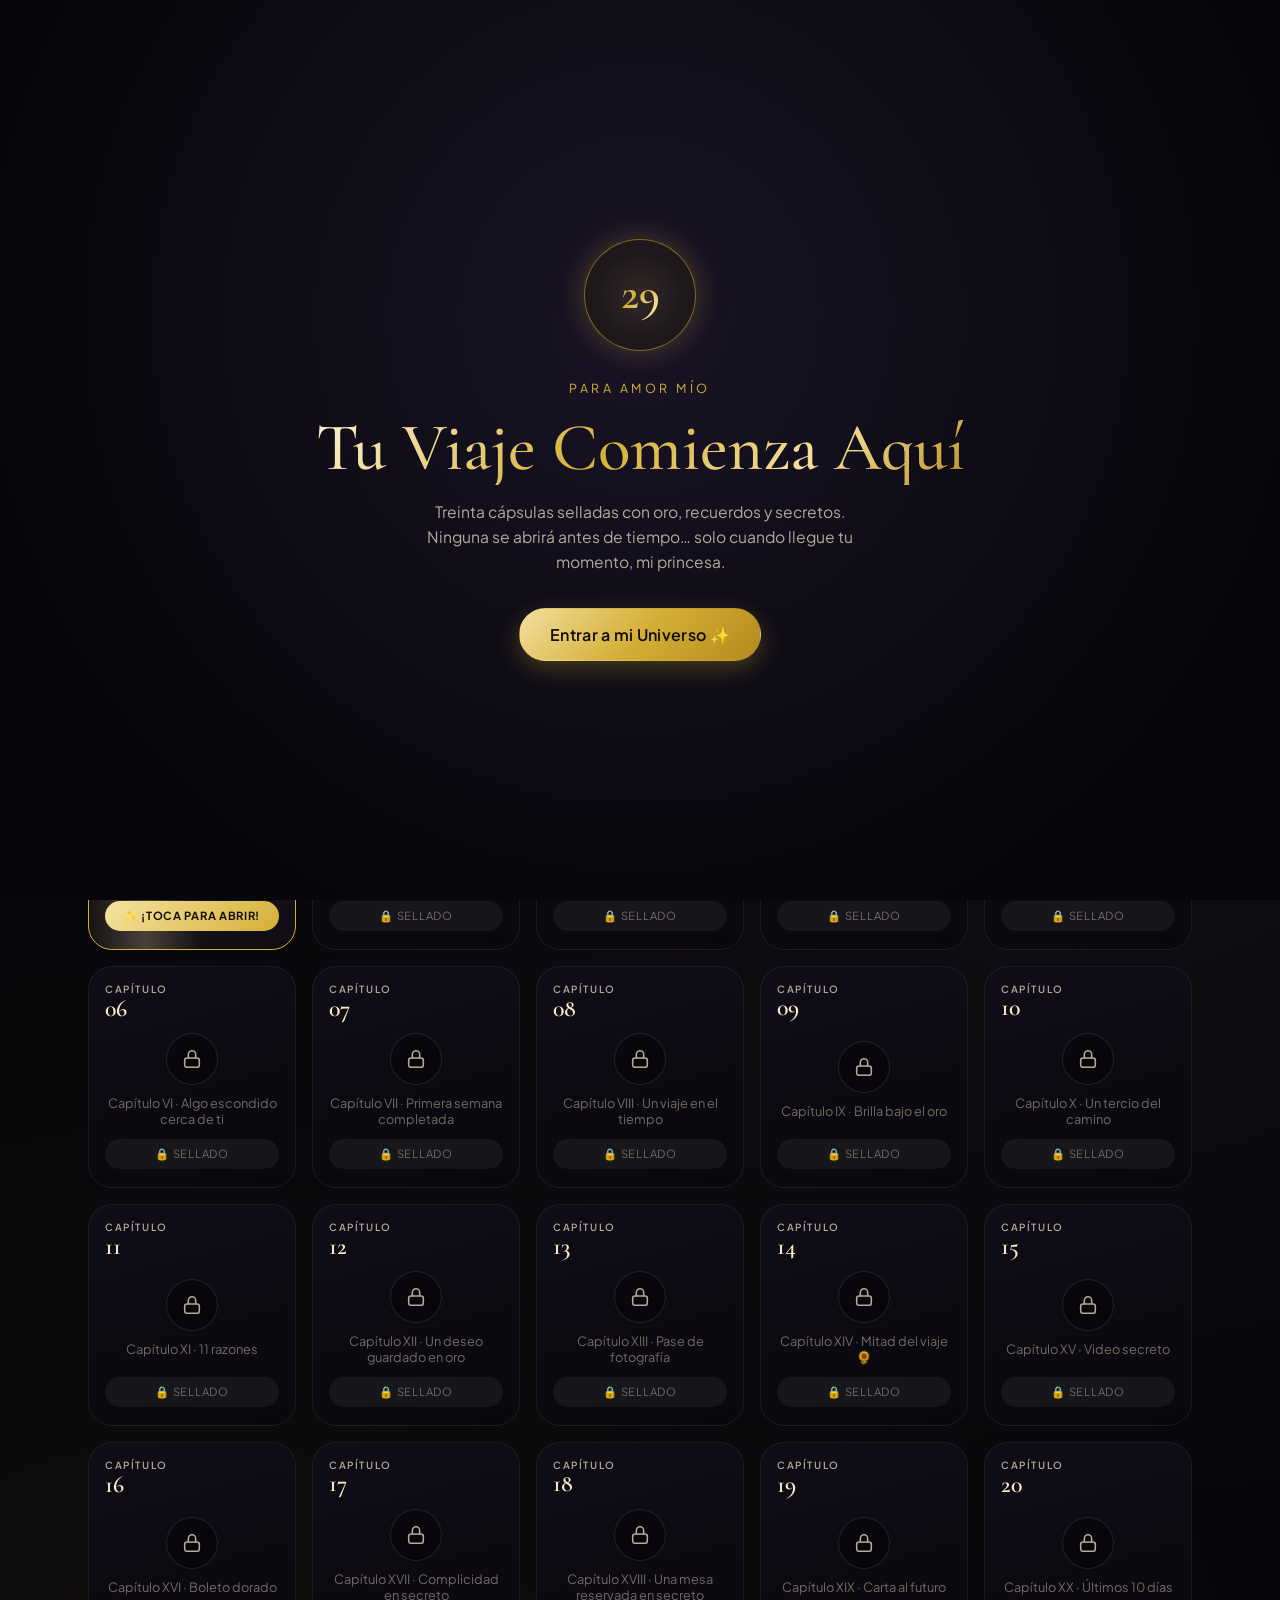
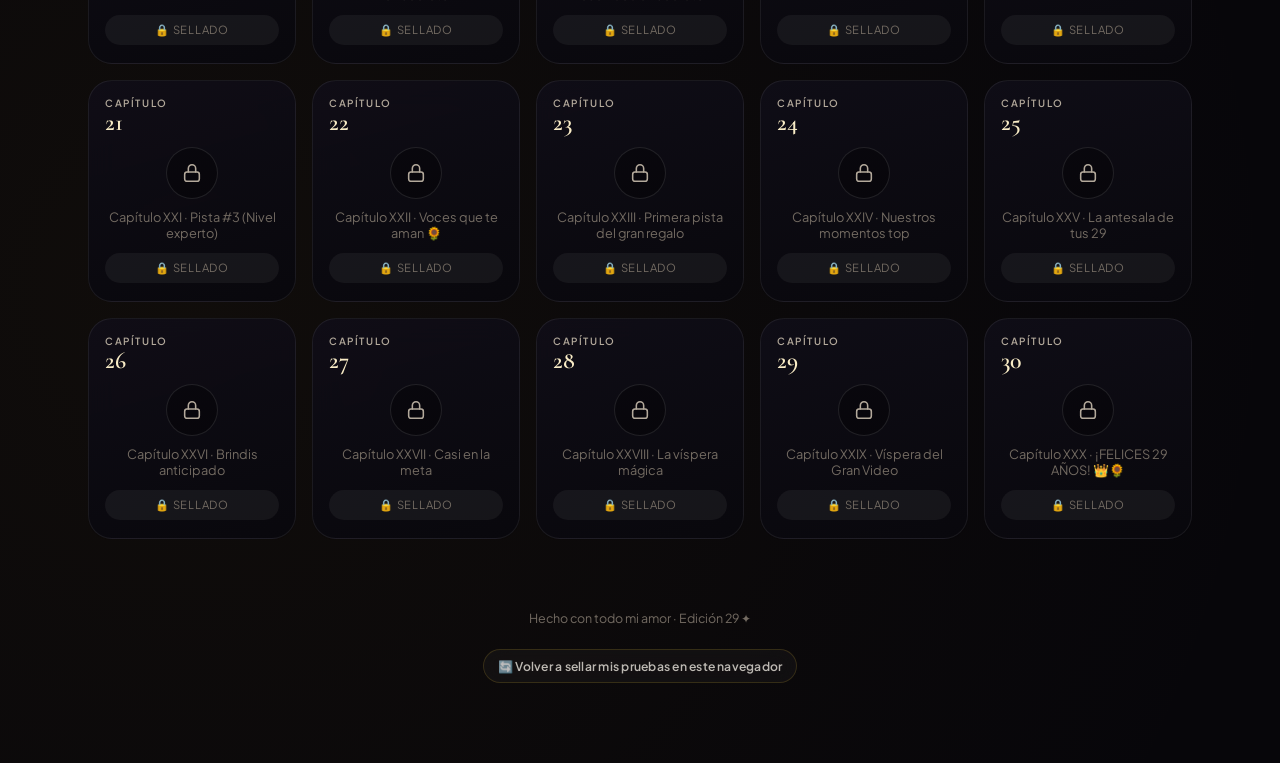
==== index.html @ c481c221 "feat: modo previsualizar como ella, boton resetear pruebas locales y tono romantico certero" ====
<!DOCTYPE html>
<html lang="es">
<head>
  <meta charset="UTF-8" />
  <meta name="viewport" content="width=device-width, initial-scale=1.0, viewport-fit=cover" />
  <meta name="theme-color" content="#07060a" />
  <meta name="apple-mobile-web-app-capable" content="yes" />
  <meta name="apple-mobile-web-app-status-bar-style" content="black-translucent" />
  <title>Rumbo a tus 29 · Tu Universo</title>

  <link rel="icon" type="image/svg+xml" href="./assets/icon.svg" />
  <link rel="apple-touch-icon" href="./assets/icon.svg" />
  <link rel="manifest" href="./manifest.json" />

  <link rel="preconnect" href="https://fonts.googleapis.com" />
  <link rel="preconnect" href="https://fonts.gstatic.com" crossorigin />
  <link
    href="https://fonts.googleapis.com/css2?family=Cormorant+Garamond:ital,wght@0,500;0,600;0,700;1,500&family=Great+Vibes&family=Plus+Jakarta+Sans:wght@400;500;600;700&display=swap"
    rel="stylesheet"
  />

  <link rel="stylesheet" href="./css/theme.css" />
  <link rel="stylesheet" href="./css/app.css" />
</head>
<body>
  <canvas id="particles-canvas"></canvas>

  <!-- Velvet Luxury Welcome Curtain -->
  <section class="welcome-curtain" id="welcome-curtain">
    <div class="curtain-crest">
      <span class="gold-text">29</span>
    </div>
    <p class="curtain-eyebrow" id="curtain-her-name">Para Amor Mío</p>
    <h1 class="curtain-title gold-text">Tu Viaje Comienza Aquí</h1>
    <p class="curtain-sub">
      Treinta cápsulas selladas con oro, recuerdos y secretos. Ninguna se abrirá antes de tiempo… solo cuando llegue tu momento, mi princesa.
    </p>
    <button type="button" class="btn btn-gold btn-lg" id="enter-universe-btn">
      Entrar a mi Universo ✨
    </button>
  </section>

  <!-- Her Sanctuary Main Shell -->
  <main class="app-shell">
    <header class="top-bar">
      <div class="brand-mini">
        <div class="brand-monogram">29</div>
        <span class="brand-label" id="brand-title-mini">Rumbo a tus 29</span>
      </div>
      <div class="top-actions">
        <button type="button" class="music-pill" id="music-toggle-btn">
          <span class="music-bars"><i></i><i></i><i></i></span>
          <span id="music-label">Música</span>
        </button>
      </div>
    </header>

    <section class="hero">
      <div class="hero-kicker" id="countdown-kicker">Cuenta regresiva hacia tus 29</div>
      <h1 class="hero-title gold-text" id="hero-title">Rumbo a tus 29</h1>
      <p class="hero-script" id="hero-her-name">Para ti, Amor Mío</p>
      <p class="hero-subtitle" id="hero-subtitle">
        Treinta días para recordarte por qué eres mi princesa y lo más hermoso de mi vida.
      </p>

      <div class="countdown-box" aria-label="Cuenta regresiva">
        <div class="cd-unit">
          <span class="cd-val" id="cd-days">30</span>
          <span class="cd-lbl">Días</span>
        </div>
        <div class="cd-unit">
          <span class="cd-val" id="cd-hours">00</span>
          <span class="cd-lbl">Horas</span>
        </div>
        <div class="cd-unit">
          <span class="cd-val" id="cd-mins">00</span>
          <span class="cd-lbl">Min</span>
        </div>
        <div class="cd-unit">
          <span class="cd-val" id="cd-secs">00</span>
          <span class="cd-lbl">Seg</span>
        </div>
      </div>

      <div class="progress-wrap">
        <div class="progress-meta">
          <span>Progreso del viaje</span>
          <span id="progress-label">0 de 30 descubiertos</span>
        </div>
        <div class="progress-track">
          <div class="progress-fill" id="progress-fill"></div>
        </div>
      </div>

      <!-- Grand Finale Cinema Banner (HIDDEN unless enabled by Him in Admin) -->
      <div class="finale-banner hidden" id="finale-banner">
        <div>
          <span class="modal-day-tag">🎬 Estreno Exclusivo</span>
          <h2 class="gold-text" id="finale-banner-title">Nuestro Viaje Hacia tus 29</h2>
          <p>Nuestra película privada con todos los recuerdos de estos 30 días.</p>
        </div>
        <button type="button" class="btn btn-gold" id="open-cinema-btn">
          Ver Película Ahora ✨
        </button>
      </div>
    </section>

    <nav class="filter-bar" aria-label="Filtros de capítulos">
      <button type="button" class="filter-pill is-active" data-filter="all">Todos (30)</button>
      <button type="button" class="filter-pill" data-filter="ready">Listos para Abrir ✨</button>
      <button type="button" class="filter-pill" data-filter="opened">Descubiertos</button>
      <button type="button" class="filter-pill" data-filter="favorites">Favoritos ❤️</button>
    </nav>

    <section class="capsule-grid" id="capsule-grid" aria-live="polite"></section>

    <footer class="app-footer">
      <span class="secret-crest-tap" id="secret-crest-tap">Hecho con todo mi amor · Edición 29 ✦</span>
      <div style="margin-top:14px;">
        <button type="button" class="btn btn-glass btn-sm" id="reset-test-progress-btn" style="opacity:0.75;font-size:0.76rem;border-color:rgba(212,175,55,0.25);" title="Vuelve a sellar los capítulos abiertos en este teléfono para que los veas como ella">
          🔄 Volver a sellar mis pruebas en este navegador
        </button>
      </div>
    </footer>
  </main>

  <script type="module" src="./js/app.js"></script>
</body>
</html>
---- css/theme.css ----
/* ==========================================================================
   29 CAPÍTULOS · LUXURY DESIGN SYSTEM (Midnight Obsidian & Champagne Gold)
   ========================================================================== */

:root {
  --bg-deep: #07060a;
  --bg-surface: #0e0c14;
  --bg-elevated: rgba(22, 19, 31, 0.72);
  --bg-glass: rgba(255, 248, 236, 0.035);
  --bg-glass-hover: rgba(255, 248, 236, 0.075);

  --gold-light: #f9ecc6;
  --gold-main: #d4af37;
  --gold-rich: #b99124;
  --gold-dark: #7d5d12;
  --rose-champagne: #e8b4b8;
  --rose-deep: #9e4b5a;

  --text-ivory: #faf5ec;
  --text-muted: #b3a99b;
  --text-dim: #736b62;

  --border-gold: rgba(212, 175, 55, 0.24);
  --border-gold-strong: rgba(212, 175, 55, 0.55);
  --border-subtle: rgba(255, 255, 255, 0.08);

  --shadow-luxury: 0 20px 60px rgba(0, 0, 0, 0.65), 0 0 40px rgba(212, 175, 55, 0.06);
  --shadow-gold-glow: 0 0 28px rgba(212, 175, 55, 0.28), inset 0 0 18px rgba(212, 175, 55, 0.08);

  --font-display: 'Cormorant Garamond', Georgia, 'Times New Roman', serif;
  --font-script: 'Great Vibes', 'Brush Script MT', cursive;
  --font-sans: 'Plus Jakarta Sans', -apple-system, BlinkMacSystemFont, 'Segoe UI', Roboto, sans-serif;

  --radius-sm: 10px;
  --radius-md: 16px;
  --radius-lg: 24px;
  --radius-xl: 32px;

  --ease-luxury: cubic-bezier(0.22, 1, 0.36, 1);
}

*, *::before, *::after {
  box-sizing: border-box;
  margin: 0;
  padding: 0;
}

html {
  scroll-behavior: smooth;
  -webkit-tap-highlight-color: transparent;
}

body {
  font-family: var(--font-sans);
  background-color: var(--bg-deep);
  background-image:
    radial-gradient(ellipse 80% 50% at 50% -10%, rgba(212, 175, 55, 0.12), transparent 60%),
    radial-gradient(circle at 85% 25%, rgba(232, 180, 184, 0.06), transparent 45%),
    radial-gradient(circle at 15% 80%, rgba(125, 93, 18, 0.08), transparent 50%);
  color: var(--text-ivory);
  min-height: 100vh;
  line-height: 1.6;
  overflow-x: hidden;
  -webkit-font-smoothing: antialiased;
}

/* Custom Scrollbar */
::-webkit-scrollbar {
  width: 7px;
  height: 7px;
}
::-webkit-scrollbar-track {
  background: var(--bg-deep);
}
::-webkit-scrollbar-thumb {
  background: rgba(212, 175, 55, 0.25);
  border-radius: 999px;
}
::-webkit-scrollbar-thumb:hover {
  background: rgba(212, 175, 55, 0.5);
}

/* Typography Helpers */
.font-display {
  font-family: var(--font-display);
}
.font-script {
  font-family: var(--font-script);
}

.gold-text {
  background: linear-gradient(135deg, #fff5d6 0%, #d4af37 45%, #f5df9c 75%, #b99124 100%);
  -webkit-background-clip: text;
  background-clip: text;
  color: transparent;
}

/* Buttons */
.btn {
  display: inline-flex;
  align-items: center;
  justify-content: center;
  gap: 8px;
  font-family: var(--font-sans);
  font-weight: 600;
  font-size: 0.92rem;
  letter-spacing: 0.02em;
  padding: 12px 22px;
  border-radius: 999px;
  border: 1px solid transparent;
  cursor: pointer;
  transition: all 0.3s var(--ease-luxury);
  text-decoration: none;
  white-space: nowrap;
}

.btn:disabled {
  opacity: 0.45;
  cursor: not-allowed;
  transform: none !important;
}

.btn-gold {
  background: linear-gradient(135deg, #f3df9e 0%, #d4af37 50%, #b3891d 100%);
  color: #110d06;
  box-shadow: 0 8px 25px rgba(212, 175, 55, 0.28);
}
.btn-gold:hover:not(:disabled) {
  transform: translateY(-2px);
  box-shadow: 0 12px 32px rgba(212, 175, 55, 0.42);
  filter: brightness(1.06);
}

.btn-glass {
  background: rgba(255, 255, 255, 0.045);
  color: var(--text-ivory);
  border-color: var(--border-gold);
  backdrop-filter: blur(12px);
}
.btn-glass:hover:not(:disabled) {
  background: rgba(212, 175, 55, 0.12);
  border-color: var(--border-gold-strong);
  transform: translateY(-1px);
}

.btn-rose {
  background: linear-gradient(135deg, #f2c6ca 0%, #c87482 100%);
  color: #1a0b0e;
  box-shadow: 0 8px 24px rgba(200, 116, 130, 0.25);
}
.btn-rose:hover:not(:disabled) {
  transform: translateY(-2px);
  filter: brightness(1.06);
}

.btn-danger {
  background: rgba(220, 68, 68, 0.15);
  color: #ff9f9f;
  border-color: rgba(220, 68, 68, 0.35);
}
.btn-danger:hover:not(:disabled) {
  background: rgba(220, 68, 68, 0.28);
}

.btn-sm {
  padding: 8px 14px;
  font-size: 0.82rem;
}

.btn-lg {
  padding: 15px 30px;
  font-size: 1rem;
}

/* Inputs & Form Controls */
.input, .textarea, .select {
  width: 100%;
  background: rgba(12, 10, 18, 0.85);
  border: 1px solid rgba(255, 255, 255, 0.12);
  border-radius: var(--radius-sm);
  color: var(--text-ivory);
  font-family: var(--font-sans);
  font-size: 0.94rem;
  padding: 12px 14px;
  transition: border-color 0.25s ease, box-shadow 0.25s ease;
  outline: none;
}

.input:focus, .textarea:focus, .select:focus {
  border-color: var(--gold-main);
  box-shadow: 0 0 0 3px rgba(212, 175, 55, 0.15);
}

.textarea {
  resize: vertical;
  min-height: 110px;
  line-height: 1.55;
}

.field-label {
  display: block;
  font-size: 0.8rem;
  font-weight: 600;
  text-transform: uppercase;
  letter-spacing: 0.08em;
  color: var(--gold-light);
  margin-bottom: 6px;
}

/* Toast Notification */
.toast-container {
  position: fixed;
  bottom: 24px;
  left: 50%;
  transform: translateX(-50%);
  z-index: 9999;
  display: flex;
  flex-direction: column;
  gap: 10px;
  pointer-events: none;
  width: min(92vw, 440px);
}

.toast {
  background: rgba(18, 15, 26, 0.94);
  border: 1px solid var(--border-gold-strong);
  color: var(--text-ivory);
  padding: 14px 20px;
  border-radius: 999px;
  font-size: 0.9rem;
  text-align: center;
  box-shadow: var(--shadow-luxury);
  backdrop-filter: blur(16px);
  animation: toastIn 0.4s var(--ease-luxury) forwards;
  pointer-events: none;
}

@keyframes toastIn {
  from { opacity: 0; transform: translateY(16px) scale(0.96); }
  to { opacity: 1; transform: translateY(0) scale(1); }
}

@keyframes pulseGold {
  0%, 100% { box-shadow: 0 0 18px rgba(212, 175, 55, 0.22), inset 0 0 12px rgba(212, 175, 55, 0.06); }
  50% { box-shadow: 0 0 36px rgba(212, 175, 55, 0.48), inset 0 0 20px rgba(212, 175, 55, 0.16); }
}

@keyframes shimmerSweep {
  0% { transform: translateX(-120%) skewX(-20deg); }
  100% { transform: translateX(220%) skewX(-20deg); }
}

@keyframes floatSlow {
  0%, 100% { transform: translateY(0px); }
  50% { transform: translateY(-6px); }
}

@keyframes shakeGentle {
  0%, 100% { transform: translateX(0); }
  20% { transform: translateX(-6px); }
  40% { transform: translateX(6px); }
  60% { transform: translateX(-4px); }
  80% { transform: translateX(4px); }
}

.shake {
  animation: shakeGentle 0.45s ease;
}

.hidden {
  display: none !important;
}
---- css/app.css ----
/* ==========================================================================
   29 CAPÍTULOS · HER SANCTUARY STYLES (Mobile-First Luxury Experience)
   ========================================================================== */

#particles-canvas {
  position: fixed;
  inset: 0;
  width: 100%;
  height: 100%;
  pointer-events: none;
  z-index: 0;
}

/* Entrance Velvet Curtain */
.welcome-curtain {
  position: fixed;
  inset: 0;
  z-index: 500;
  background: radial-gradient(circle at 50% 35%, #191426 0%, #07060a 75%);
  display: flex;
  flex-direction: column;
  align-items: center;
  justify-content: center;
  text-align: center;
  padding: 28px;
  transition: opacity 0.9s var(--ease-luxury), transform 0.9s var(--ease-luxury), visibility 0.9s;
}

.welcome-curtain.is-dismissed {
  opacity: 0;
  transform: scale(1.04);
  visibility: hidden;
  pointer-events: none;
}

.curtain-crest {
  width: 112px;
  height: 112px;
  border-radius: 50%;
  border: 1.5px solid var(--border-gold-strong);
  display: grid;
  place-items: center;
  margin-bottom: 28px;
  background: radial-gradient(circle, rgba(212, 175, 55, 0.14), rgba(0, 0, 0, 0.4));
  box-shadow: var(--shadow-gold-glow);
  animation: floatSlow 4s ease-in-out infinite;
}

.curtain-crest span {
  font-family: var(--font-display);
  font-size: 2.8rem;
  font-weight: 600;
}

.curtain-eyebrow {
  font-size: 0.78rem;
  text-transform: uppercase;
  letter-spacing: 0.28em;
  color: var(--gold-main);
  margin-bottom: 12px;
}

.curtain-title {
  font-family: var(--font-display);
  font-size: clamp(2.4rem, 7vw, 4.2rem);
  font-weight: 500;
  line-height: 1.1;
  margin-bottom: 14px;
}

.curtain-sub {
  max-width: 440px;
  color: var(--text-muted);
  font-size: 0.98rem;
  margin-bottom: 34px;
}

/* Main Shell */
.app-shell {
  position: relative;
  z-index: 2;
  max-width: 1140px;
  margin: 0 auto;
  padding: 18px 18px 80px;
}

/* Top Ambient Bar */
.top-bar {
  display: flex;
  align-items: center;
  justify-content: space-between;
  gap: 12px;
  padding: 10px 16px;
  background: rgba(16, 13, 24, 0.65);
  border: 1px solid var(--border-subtle);
  border-radius: 999px;
  backdrop-filter: blur(18px);
  margin-bottom: 36px;
  position: sticky;
  top: 14px;
  z-index: 40;
}

.brand-mini {
  display: flex;
  align-items: center;
  gap: 10px;
}

.brand-monogram {
  width: 34px;
  height: 34px;
  border-radius: 50%;
  border: 1px solid var(--border-gold-strong);
  display: grid;
  place-items: center;
  font-family: var(--font-display);
  font-weight: 700;
  font-size: 0.95rem;
  color: var(--gold-light);
  background: rgba(212, 175, 55, 0.1);
}

.brand-label {
  font-size: 0.84rem;
  font-weight: 600;
  letter-spacing: 0.04em;
  color: var(--text-ivory);
}

.top-actions {
  display: flex;
  align-items: center;
  gap: 8px;
}

.music-pill {
  display: inline-flex;
  align-items: center;
  gap: 8px;
  padding: 7px 14px;
  border-radius: 999px;
  background: rgba(255, 255, 255, 0.04);
  border: 1px solid var(--border-gold);
  color: var(--gold-light);
  font-size: 0.8rem;
  cursor: pointer;
  transition: all 0.25s ease;
}
.music-pill:hover {
  background: rgba(212, 175, 55, 0.14);
}
.music-bars {
  display: inline-flex;
  align-items: flex-end;
  gap: 2px;
  height: 12px;
}
.music-bars i {
  display: block;
  width: 2.5px;
  height: 4px;
  background: var(--gold-main);
  border-radius: 2px;
  transition: height 0.2s ease;
}
.music-pill.is-playing .music-bars i:nth-child(1) { animation: eq 0.7s ease infinite alternate; }
.music-pill.is-playing .music-bars i:nth-child(2) { animation: eq 0.5s ease 0.2s infinite alternate; }
.music-pill.is-playing .music-bars i:nth-child(3) { animation: eq 0.8s ease 0.1s infinite alternate; }

@keyframes eq {
  from { height: 3px; }
  to { height: 12px; }
}

/* Hero Section */
.hero {
  text-align: center;
  padding: 16px 12px 36px;
}

.hero-kicker {
  display: inline-flex;
  align-items: center;
  gap: 8px;
  padding: 6px 16px;
  border-radius: 999px;
  border: 1px solid var(--border-gold);
  background: rgba(212, 175, 55, 0.07);
  color: var(--gold-light);
  font-size: 0.75rem;
  text-transform: uppercase;
  letter-spacing: 0.2em;
  margin-bottom: 18px;
}

.hero-title {
  font-family: var(--font-display);
  font-size: clamp(2.5rem, 6.5vw, 4.6rem);
  font-weight: 500;
  line-height: 1.05;
  margin-bottom: 10px;
}

.hero-script {
  font-family: var(--font-script);
  font-size: clamp(1.8rem, 4.5vw, 2.7rem);
  color: var(--rose-champagne);
  margin-bottom: 12px;
}

.hero-subtitle {
  max-width: 540px;
  margin: 0 auto 30px;
  color: var(--text-muted);
  font-size: 0.96rem;
}

/* Countdown Timer */
.countdown-box {
  display: inline-grid;
  grid-template-columns: repeat(4, minmax(64px, 86px));
  gap: 10px;
  padding: 14px;
  border-radius: var(--radius-lg);
  background: rgba(255, 250, 240, 0.025);
  border: 1px solid var(--border-gold);
  backdrop-filter: blur(16px);
  box-shadow: var(--shadow-luxury);
  margin-bottom: 24px;
}

.cd-unit {
  padding: 10px 6px;
  border-radius: var(--radius-md);
  background: rgba(10, 8, 15, 0.65);
  border: 1px solid rgba(255, 255, 255, 0.05);
}

.cd-val {
  display: block;
  font-family: var(--font-display);
  font-size: clamp(1.7rem, 4vw, 2.35rem);
  font-weight: 600;
  line-height: 1;
  color: var(--gold-light);
}

.cd-lbl {
  display: block;
  margin-top: 5px;
  font-size: 0.66rem;
  text-transform: uppercase;
  letter-spacing: 0.14em;
  color: var(--text-muted);
}

/* Progress Meter */
.progress-wrap {
  max-width: 440px;
  margin: 0 auto;
}

.progress-meta {
  display: flex;
  justify-content: space-between;
  font-size: 0.8rem;
  color: var(--text-muted);
  margin-bottom: 8px;
}

.progress-track {
  height: 6px;
  border-radius: 999px;
  background: rgba(255, 255, 255, 0.07);
  overflow: hidden;
}

.progress-fill {
  height: 100%;
  width: 0%;
  border-radius: 999px;
  background: linear-gradient(90deg, var(--gold-dark), var(--gold-main), var(--gold-light));
  transition: width 0.8s var(--ease-luxury);
}

/* Grand Finale Banner (Only rendered when enabled by Admin) */
.finale-banner {
  margin: 28px auto 12px;
  padding: 26px 24px;
  border-radius: var(--radius-lg);
  background: linear-gradient(135deg, rgba(212, 175, 55, 0.16), rgba(232, 180, 184, 0.12), rgba(16, 13, 24, 0.9));
  border: 1px solid var(--border-gold-strong);
  box-shadow: var(--shadow-gold-glow);
  display: flex;
  flex-wrap: wrap;
  align-items: center;
  justify-content: space-between;
  gap: 18px;
  text-align: left;
}

.finale-banner h2 {
  font-family: var(--font-display);
  font-size: 1.8rem;
  margin-bottom: 4px;
}

.finale-banner p {
  color: var(--text-muted);
  font-size: 0.92rem;
}

/* Filter Bar */
.filter-bar {
  display: flex;
  flex-wrap: wrap;
  align-items: center;
  justify-content: center;
  gap: 8px;
  margin: 22px 0 28px;
}

.filter-pill {
  padding: 9px 18px;
  border-radius: 999px;
  border: 1px solid var(--border-subtle);
  background: rgba(255, 255, 255, 0.03);
  color: var(--text-muted);
  font-size: 0.84rem;
  font-weight: 500;
  cursor: pointer;
  transition: all 0.25s ease;
}

.filter-pill:hover {
  border-color: var(--border-gold);
  color: var(--text-ivory);
}

.filter-pill.is-active {
  background: rgba(212, 175, 55, 0.16);
  border-color: var(--gold-main);
  color: var(--gold-light);
}

/* 30-Day Capsule Grid */
.capsule-grid {
  display: grid;
  grid-template-columns: repeat(auto-fill, minmax(175px, 1fr));
  gap: 16px;
}

@media (max-width: 520px) {
  .capsule-grid {
    grid-template-columns: repeat(2, 1fr);
    gap: 12px;
  }
}

.capsule-card {
  position: relative;
  min-height: 205px;
  border-radius: var(--radius-lg);
  padding: 18px 16px;
  display: flex;
  flex-direction: column;
  justify-content: space-between;
  overflow: hidden;
  cursor: pointer;
  transition: transform 0.35s var(--ease-luxury), border-color 0.35s ease, box-shadow 0.35s ease;
  user-select: none;
  border: 1px solid var(--border-subtle);
  background: var(--bg-elevated);
  backdrop-filter: blur(14px);
}

.capsule-card:hover {
  transform: translateY(-4px);
}

/* State 1: LOCKED (Strict Mystery - No Spoilers) */
.capsule-card.is-locked {
  background: linear-gradient(165deg, rgba(16, 14, 24, 0.92), rgba(9, 8, 13, 0.96));
  border-color: rgba(255, 255, 255, 0.07);
}

.capsule-card.is-locked:hover {
  border-color: rgba(212, 175, 55, 0.28);
}

.capsule-card.is-locked .cap-status-badge {
  background: rgba(255, 255, 255, 0.05);
  color: var(--text-dim);
}

/* State 2: READY TO OPEN (Authorized by Him, waiting for Her tap!) */
.capsule-card.is-ready {
  background: linear-gradient(155deg, rgba(38, 28, 14, 0.88), rgba(18, 14, 24, 0.95));
  border-color: var(--gold-main);
  animation: pulseGold 2.4s ease-in-out infinite;
}

.capsule-card.is-ready::after {
  content: "";
  position: absolute;
  inset: 0;
  width: 55%;
  background: linear-gradient(90deg, transparent, rgba(255, 240, 190, 0.22), transparent);
  animation: shimmerSweep 3.2s infinite;
  pointer-events: none;
}

.capsule-card.is-ready .cap-status-badge {
  background: linear-gradient(135deg, #f6e3a1, #d4af37);
  color: #161005;
  font-weight: 700;
}

/* State 3: OPENED (Saved Memory) */
.capsule-card.is-opened {
  background: linear-gradient(160deg, rgba(26, 22, 36, 0.85), rgba(12, 10, 18, 0.94));
  border-color: var(--border-gold);
}

.capsule-card.is-opened:hover {
  border-color: var(--gold-light);
  box-shadow: var(--shadow-gold-glow);
}

.capsule-card.is-opened .cap-thumb-bg {
  position: absolute;
  inset: 0;
  background-size: cover;
  background-position: center;
  opacity: 0.22;
  transition: opacity 0.35s ease, transform 0.5s ease;
  z-index: 0;
}

.capsule-card.is-opened:hover .cap-thumb-bg {
  opacity: 0.34;
  transform: scale(1.06);
}

.cap-top, .cap-center, .cap-bottom {
  position: relative;
  z-index: 1;
}

.cap-top {
  display: flex;
  align-items: center;
  justify-content: space-between;
  gap: 8px;
}

.cap-day-num {
  font-family: var(--font-display);
  font-size: 1.5rem;
  font-weight: 600;
  color: var(--gold-light);
  line-height: 1;
}

.cap-day-num small {
  display: block;
  font-family: var(--font-sans);
  font-size: 0.62rem;
  text-transform: uppercase;
  letter-spacing: 0.16em;
  color: var(--text-muted);
  margin-bottom: 2px;
}

.cap-fav-heart {
  color: var(--rose-champagne);
  font-size: 1rem;
}

.cap-center {
  display: flex;
  flex-direction: column;
  align-items: center;
  text-align: center;
  padding: 12px 0;
}

.cap-icon-ring {
  width: 52px;
  height: 52px;
  border-radius: 50%;
  display: grid;
  place-items: center;
  margin-bottom: 10px;
  border: 1px solid rgba(255, 255, 255, 0.1);
  background: rgba(0, 0, 0, 0.3);
  color: var(--text-muted);
}

.capsule-card.is-ready .cap-icon-ring {
  border-color: var(--gold-main);
  background: rgba(212, 175, 55, 0.18);
  color: var(--gold-light);
  animation: floatSlow 2.6s ease-in-out infinite;
}

.capsule-card.is-opened .cap-icon-ring {
  border-color: var(--border-gold);
  color: var(--gold-light);
}

.cap-title {
  font-family: var(--font-display);
  font-size: 1.12rem;
  font-weight: 600;
  line-height: 1.25;
  color: var(--text-ivory);
  display: -webkit-box;
  -webkit-line-clamp: 2;
  -webkit-box-orient: vertical;
  overflow: hidden;
}

.capsule-card.is-locked .cap-title {
  font-family: var(--font-sans);
  font-size: 0.8rem;
  font-weight: 400;
  color: var(--text-dim);
}

.cap-status-badge {
  display: inline-block;
  width: 100%;
  text-align: center;
  font-size: 0.7rem;
  letter-spacing: 0.06em;
  text-transform: uppercase;
  padding: 6px 10px;
  border-radius: 999px;
}

/* ==========================================================================
   WAX SEAL BREAK RITUAL OVERLAY
   ========================================================================== */
.ritual-overlay {
  position: fixed;
  inset: 0;
  z-index: 700;
  background: radial-gradient(circle at center, rgba(28, 20, 12, 0.95), rgba(6, 5, 10, 0.99));
  display: flex;
  flex-direction: column;
  align-items: center;
  justify-content: center;
  text-align: center;
  padding: 24px;
  backdrop-filter: blur(20px);
}

.wax-seal-btn {
  width: 150px;
  height: 150px;
  border-radius: 50%;
  border: 3px solid #f7e3a1;
  background: radial-gradient(circle at 35% 30%, #c84b61, #781c2e 70%, #450b16);
  box-shadow: 0 0 60px rgba(212, 175, 55, 0.45), inset 0 4px 16px rgba(255, 255, 255, 0.25);
  display: flex;
  flex-direction: column;
  align-items: center;
  justify-content: center;
  color: #fceec7;
  cursor: pointer;
  transition: transform 0.4s var(--ease-luxury), box-shadow 0.4s ease;
  margin-bottom: 24px;
}

.wax-seal-btn:hover {
  transform: scale(1.07);
  box-shadow: 0 0 85px rgba(212, 175, 55, 0.7), inset 0 4px 16px rgba(255, 255, 255, 0.35);
}

.wax-seal-btn.is-breaking {
  transform: scale(1.6);
  opacity: 0;
  transition: transform 0.65s ease, opacity 0.55s ease;
}

/* ==========================================================================
   CAPSULE READER MODAL
   ========================================================================== */
.modal-backdrop {
  position: fixed;
  inset: 0;
  z-index: 600;
  background: rgba(4, 3, 8, 0.85);
  backdrop-filter: blur(18px);
  display: flex;
  align-items: center;
  justify-content: center;
  padding: 16px;
  overflow-y: auto;
}

.modal-card {
  width: min(100%, 740px);
  max-height: 92vh;
  overflow-y: auto;
  border-radius: var(--radius-xl);
  background: linear-gradient(170deg, #161321 0%, #0b0910 100%);
  border: 1px solid var(--border-gold-strong);
  box-shadow: 0 30px 90px rgba(0, 0, 0, 0.85), 0 0 60px rgba(212, 175, 55, 0.14);
  padding: 28px;
  position: relative;
  animation: modalUp 0.4s var(--ease-luxury);
}

@media (max-width: 600px) {
  .modal-card {
    padding: 20px 16px;
    border-radius: var(--radius-lg);
  }
}

@keyframes modalUp {
  from { opacity: 0; transform: translateY(24px) scale(0.97); }
  to { opacity: 1; transform: translateY(0) scale(1); }
}

.modal-header {
  display: flex;
  align-items: flex-start;
  justify-content: space-between;
  gap: 14px;
  padding-bottom: 18px;
  border-bottom: 1px solid var(--border-subtle);
  margin-bottom: 22px;
}

.modal-day-tag {
  display: inline-block;
  font-size: 0.72rem;
  text-transform: uppercase;
  letter-spacing: 0.18em;
  color: var(--gold-main);
  margin-bottom: 6px;
}

.modal-title {
  font-family: var(--font-display);
  font-size: clamp(1.7rem, 4vw, 2.35rem);
  font-weight: 600;
  line-height: 1.15;
}

.modal-header-actions {
  display: flex;
  align-items: center;
  gap: 8px;
}

.icon-btn {
  width: 40px;
  height: 40px;
  border-radius: 50%;
  border: 1px solid var(--border-subtle);
  background: rgba(255, 255, 255, 0.04);
  color: var(--text-ivory);
  display: grid;
  place-items: center;
  cursor: pointer;
  transition: all 0.2s ease;
  font-size: 1.1rem;
}

.icon-btn:hover {
  border-color: var(--gold-main);
  background: rgba(212, 175, 55, 0.15);
}

.icon-btn.is-fav {
  border-color: var(--rose-champagne);
  background: rgba(232, 180, 184, 0.18);
  color: var(--rose-champagne);
}

/* Editorial Letter Block */
.letter-box {
  background: rgba(255, 248, 232, 0.03);
  border-left: 2px solid var(--gold-main);
  border-radius: 0 var(--radius-md) var(--radius-md) 0;
  padding: 20px 22px;
  margin-bottom: 24px;
  font-size: 1.02rem;
  line-height: 1.75;
  color: #f3ece1;
  white-space: pre-wrap;
}

/* Media Gallery inside Capsule */
.media-gallery {
  display: grid;
  grid-template-columns: 1fr;
  gap: 16px;
  margin-bottom: 24px;
}

.media-item {
  border-radius: var(--radius-md);
  overflow: hidden;
  border: 1px solid var(--border-subtle);
  background: rgba(0, 0, 0, 0.45);
}

.media-item.is-spotify {
  border: none;
  background: transparent;
}

.media-item img {
  width: 100%;
  max-height: 380px;
  object-fit: contain;
  display: block;
  background: #060509;
}

.media-item video {
  width: 100%;
  max-height: 440px;
  display: block;
  background: #000;
}

.media-audio-wrap {
  padding: 18px;
  display: flex;
  flex-direction: column;
  gap: 10px;
  background: linear-gradient(135deg, rgba(212, 175, 55, 0.09), rgba(18, 14, 24, 0.8));
}

.media-audio-wrap audio {
  width: 100%;
}

.media-caption {
  padding: 10px 14px;
  font-size: 0.86rem;
  color: var(--text-muted);
  border-top: 1px solid rgba(255, 255, 255, 0.05);
}

/* ==========================================================================
   INTERACTIVE DYNAMICS (Scratch, Trivia, Clue, Coupon, Challenge)
   ========================================================================== */
.dynamic-card {
  border-radius: var(--radius-lg);
  border: 1px solid var(--border-gold);
  background: radial-gradient(circle at top right, rgba(212, 175, 55, 0.09), rgba(14, 11, 20, 0.9));
  padding: 22px;
  margin-bottom: 24px;
}

.dynamic-badge {
  display: inline-flex;
  align-items: center;
  gap: 6px;
  font-size: 0.72rem;
  text-transform: uppercase;
  letter-spacing: 0.16em;
  color: var(--gold-light);
  background: rgba(212, 175, 55, 0.14);
  padding: 5px 12px;
  border-radius: 999px;
  margin-bottom: 12px;
}

.dynamic-prompt {
  font-family: var(--font-display);
  font-size: 1.38rem;
  margin-bottom: 16px;
  color: var(--text-ivory);
}

/* Scratch Card */
.scratch-container {
  position: relative;
  width: 100%;
  min-height: 175px;
  border-radius: var(--radius-md);
  overflow: hidden;
  border: 1px solid var(--border-gold-strong);
  background: radial-gradient(circle, #21192a, #100c16);
  display: flex;
  align-items: center;
  justify-content: center;
  padding: 24px;
  text-align: center;
}

.scratch-reveal-text {
  font-family: var(--font-display);
  font-size: 1.55rem;
  color: var(--gold-light);
  line-height: 1.35;
}

.scratch-canvas {
  position: absolute;
  inset: 0;
  width: 100%;
  height: 100%;
  cursor: crosshair;
  touch-action: none;
  transition: opacity 0.6s ease;
}

/* Trivia & Challenge Options */
.options-list {
  display: grid;
  gap: 10px;
}

.option-btn {
  width: 100%;
  text-align: left;
  padding: 14px 18px;
  border-radius: var(--radius-md);
  border: 1px solid rgba(255, 255, 255, 0.12);
  background: rgba(255, 255, 255, 0.035);
  color: var(--text-ivory);
  font-family: var(--font-sans);
  font-size: 0.95rem;
  cursor: pointer;
  transition: all 0.25s ease;
}

.option-btn:hover:not(:disabled) {
  border-color: var(--gold-main);
  background: rgba(212, 175, 55, 0.1);
}

.option-btn.is-correct {
  border-color: #4ade80;
  background: rgba(74, 222, 128, 0.15);
  color: #dcfce7;
}

.option-btn.is-wrong {
  border-color: #f87171;
  background: rgba(248, 113, 113, 0.14);
}

.reward-reveal {
  margin-top: 16px;
  padding: 16px 18px;
  border-radius: var(--radius-md);
  background: rgba(212, 175, 55, 0.12);
  border: 1px dashed var(--gold-main);
  color: var(--gold-light);
  animation: modalUp 0.4s var(--ease-luxury);
}

/* VIP Coupon */
.vip-coupon {
  position: relative;
  padding: 24px 20px;
  border-radius: var(--radius-md);
  border: 1.5px dashed var(--gold-main);
  background: linear-gradient(135deg, rgba(28, 22, 14, 0.95), rgba(14, 11, 18, 0.98));
  text-align: center;
}

.vip-stamp {
  display: inline-block;
  margin-top: 12px;
  padding: 6px 16px;
  border: 2px solid #4ade80;
  color: #86efac;
  font-weight: 700;
  letter-spacing: 0.16em;
  text-transform: uppercase;
  font-size: 0.78rem;
  border-radius: 6px;
  transform: rotate(-3deg);
}

/* Her Reply Section */
.reply-section {
  border-top: 1px solid var(--border-subtle);
  padding-top: 20px;
}

.reply-row {
  display: flex;
  flex-direction: column;
  gap: 10px;
}

/* ==========================================================================
   GRAND FINALE CINEMA OVERLAY
   ========================================================================== */
.cinema-overlay {
  position: fixed;
  inset: 0;
  z-index: 800;
  background: #040307;
  display: flex;
  flex-direction: column;
}

.cinema-topbar {
  position: absolute;
  top: 0;
  left: 0;
  right: 0;
  z-index: 10;
  display: flex;
  align-items: center;
  justify-content: space-between;
  padding: 16px 22px;
  background: linear-gradient(to bottom, rgba(0, 0, 0, 0.8), transparent);
}

.cinema-stage {
  flex: 1;
  position: relative;
  display: flex;
  align-items: center;
  justify-content: center;
  overflow: hidden;
  padding: 70px 24px 110px;
}

.cinema-slide {
  max-width: 820px;
  width: 100%;
  text-align: center;
  animation: cinemaFade 1.1s var(--ease-luxury);
}

@keyframes cinemaFade {
  from { opacity: 0; transform: scale(1.04); }
  to { opacity: 1; transform: scale(1); }
}

.cinema-media-frame {
  max-height: 55vh;
  margin: 0 auto 22px;
  border-radius: var(--radius-lg);
  overflow: hidden;
  border: 1px solid var(--border-gold);
  box-shadow: var(--shadow-luxury);
  display: inline-block;
}

.cinema-media-frame img {
  max-height: 55vh;
  max-width: 100%;
  display: block;
  animation: kenBurns 7s ease-out forwards;
}

@keyframes kenBurns {
  from { transform: scale(1); }
  to { transform: scale(1.07); }
}

.cinema-controls {
  position: absolute;
  bottom: 0;
  left: 0;
  right: 0;
  padding: 18px 24px 24px;
  background: linear-gradient(to top, rgba(0, 0, 0, 0.9), transparent);
  display: flex;
  flex-direction: column;
  align-items: center;
  gap: 12px;
}

.cinema-progress-dots {
  display: flex;
  gap: 6px;
  flex-wrap: wrap;
  justify-content: center;
}

.cinema-dot {
  width: 22px;
  height: 3px;
  border-radius: 999px;
  background: rgba(255, 255, 255, 0.2);
  cursor: pointer;
}
.cinema-dot.is-active {
  background: var(--gold-main);
}

/* Discreet Footer */
.app-footer {
  margin-top: 64px;
  text-align: center;
  color: var(--text-dim);
  font-size: 0.78rem;
  user-select: none;
}

.secret-crest-tap {
  display: inline-block;
  padding: 6px 12px;
  cursor: default;
}

/* Spotify Luxury Embed & Floating Playlist Drawer */
.spotify-embed-frame {
  width: 100%;
  border: none;
  border-radius: 12px;
  display: block;
  background: #121212;
}

.spotify-drawer {
  position: fixed;
  right: 18px;
  bottom: 18px;
  z-index: 480;
  width: min(92vw, 370px);
  padding: 14px;
  border-radius: var(--radius-lg);
  background: rgba(14, 11, 20, 0.96);
  border: 1px solid var(--border-gold-strong);
  box-shadow: var(--shadow-luxury);
  backdrop-filter: blur(18px);
}

.spotify-drawer-head {
  display: flex;
  align-items: center;
  justify-content: space-between;
  margin-bottom: 10px;
  font-size: 0.82rem;
  font-weight: 600;
  color: var(--gold-light);
}



/* Luxury Sunflower Chapter Accents */
.modal-card.has-sunflowers {
  border-color: rgba(245, 197, 66, 0.72);
  box-shadow: 0 30px 90px rgba(0, 0, 0, 0.85), 0 0 70px rgba(245, 197, 66, 0.16);
}

.sunflower-ornament {
  position: absolute;
  pointer-events: none;
  z-index: 0;
  opacity: 0.24;
  filter: drop-shadow(0 0 14px rgba(245, 197, 66, 0.35));
  animation: sunflowerSway 7s ease-in-out infinite;
}

.sunflower-tr {
  top: -14px;
  right: -14px;
  width: 112px;
  height: 112px;
}

.sunflower-bl {
  bottom: -16px;
  left: -16px;
  width: 96px;
  height: 96px;
  animation-delay: -3.5s;
}

.modal-card.has-sunflowers > *:not(.sunflower-ornament) {
  position: relative;
  z-index: 1;
}

.sunflower-pill {
  display: inline-flex;
  align-items: center;
  gap: 5px;
  padding: 3px 10px;
  border-radius: 999px;
  background: rgba(245, 197, 66, 0.14);
  border: 1px solid rgba(245, 197, 66, 0.4);
  color: #fde68a;
  font-size: 0.68rem;
  font-weight: 600;
  margin-left: 8px;
}

@keyframes sunflowerSway {
  0%, 100% { transform: rotate(-4deg) scale(1); }
  50% { transform: rotate(5deg) scale(1.04); }
}

/* Center-Screen Dynamic Reaction Pop-Up */
.dynamic-popup-backdrop {
  position: fixed;
  inset: 0;
  z-index: 760;
  background: rgba(5, 4, 9, 0.78);
  backdrop-filter: blur(12px);
  display: flex;
  align-items: center;
  justify-content: center;
  padding: 20px;
  animation: fadeInPopup 0.25s ease;
}

@keyframes fadeInPopup {
  from { opacity: 0; }
  to { opacity: 1; }
}

.dynamic-popup-card {
  width: min(100%, 440px);
  border-radius: var(--radius-xl);
  padding: 30px 24px;
  text-align: center;
  background: linear-gradient(165deg, #1b1628 0%, #0b0910 100%);
  border: 1.5px solid var(--border-gold-strong);
  box-shadow: 0 28px 80px rgba(0, 0, 0, 0.9), 0 0 55px rgba(212, 175, 55, 0.24);
  animation: modalUp 0.35s var(--ease-luxury);
}

.dynamic-popup-card.is-nudge {
  border-color: rgba(232, 180, 184, 0.65);
  box-shadow: 0 28px 80px rgba(0, 0, 0, 0.9), 0 0 45px rgba(232, 180, 184, 0.18);
}

.dynamic-popup-icon {
  font-size: 2.8rem;
  line-height: 1;
  margin-bottom: 12px;
}

.dynamic-popup-title {
  font-family: var(--font-display);
  font-size: 1.75rem;
  font-weight: 600;
  margin-bottom: 10px;
}

.dynamic-popup-msg {
  font-size: 0.98rem;
  line-height: 1.65;
  color: var(--text-ivory);
  margin-bottom: 22px;
  white-space: pre-wrap;
}
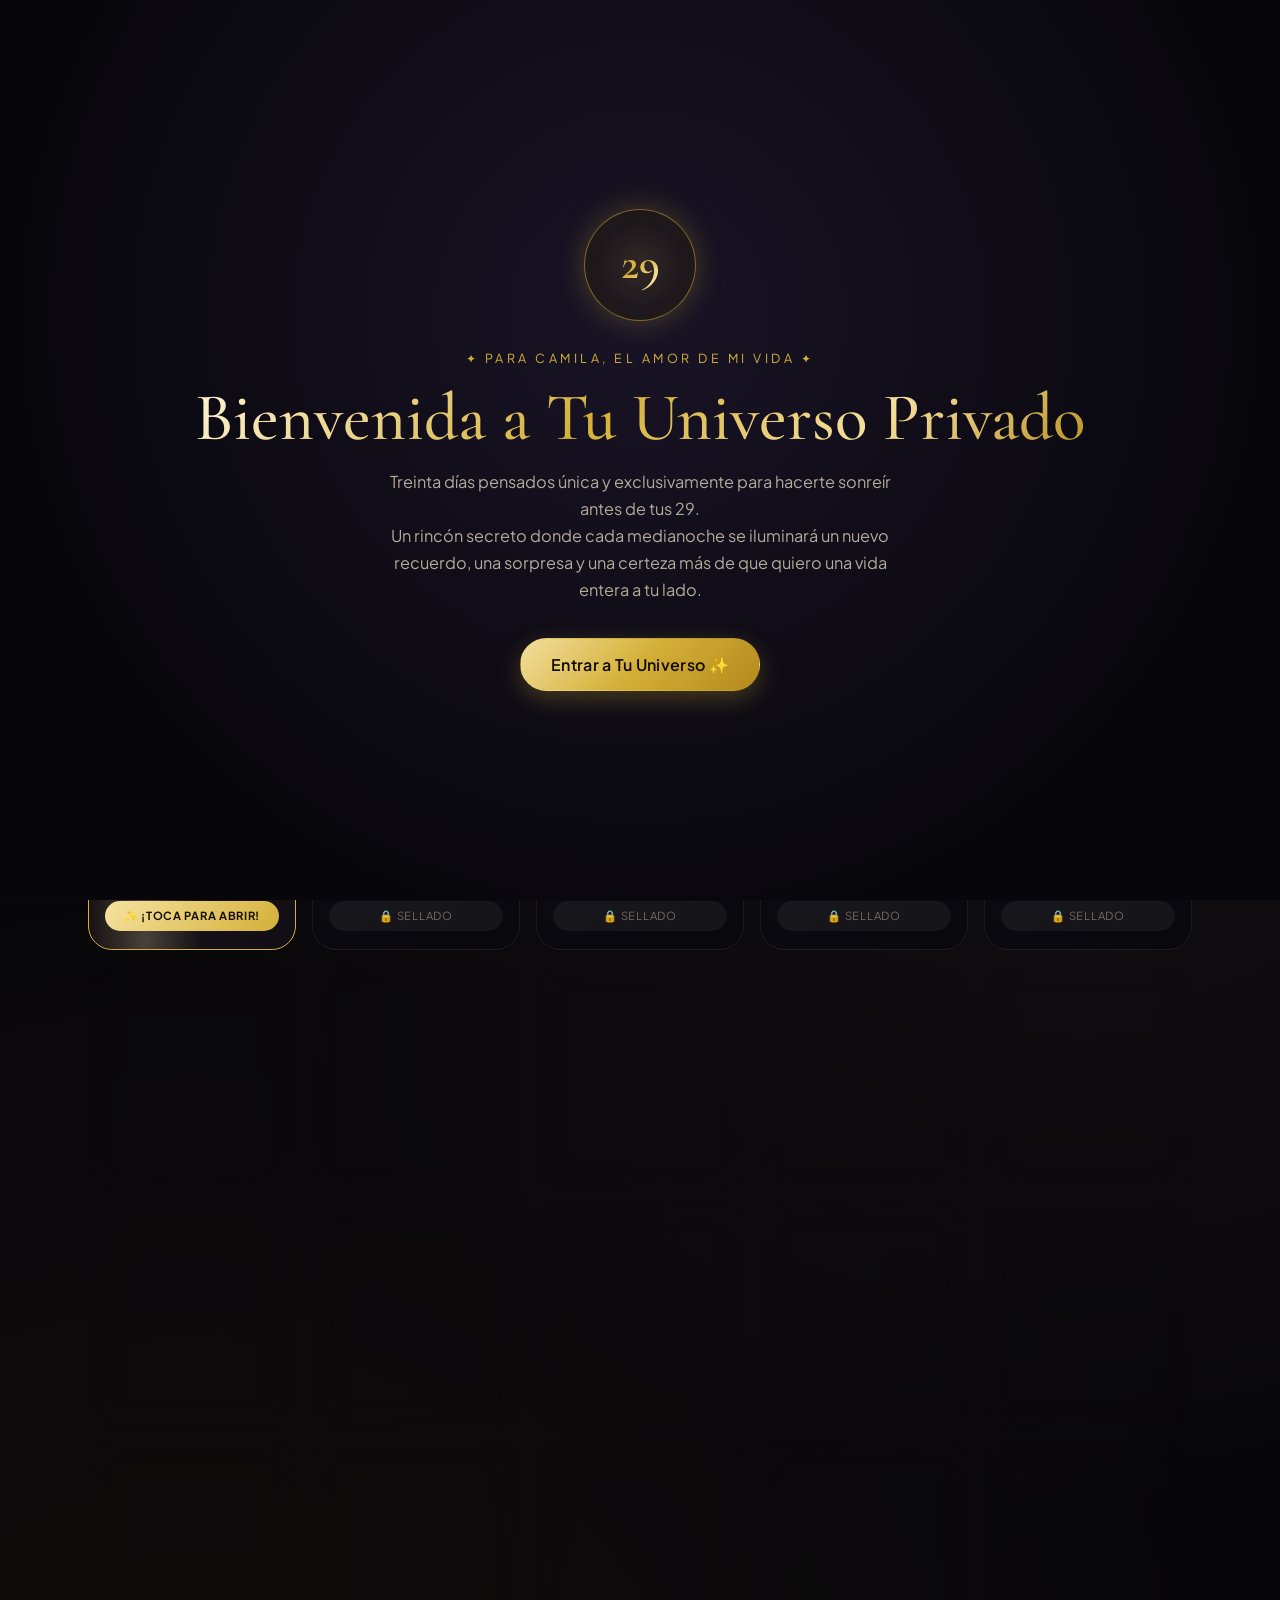
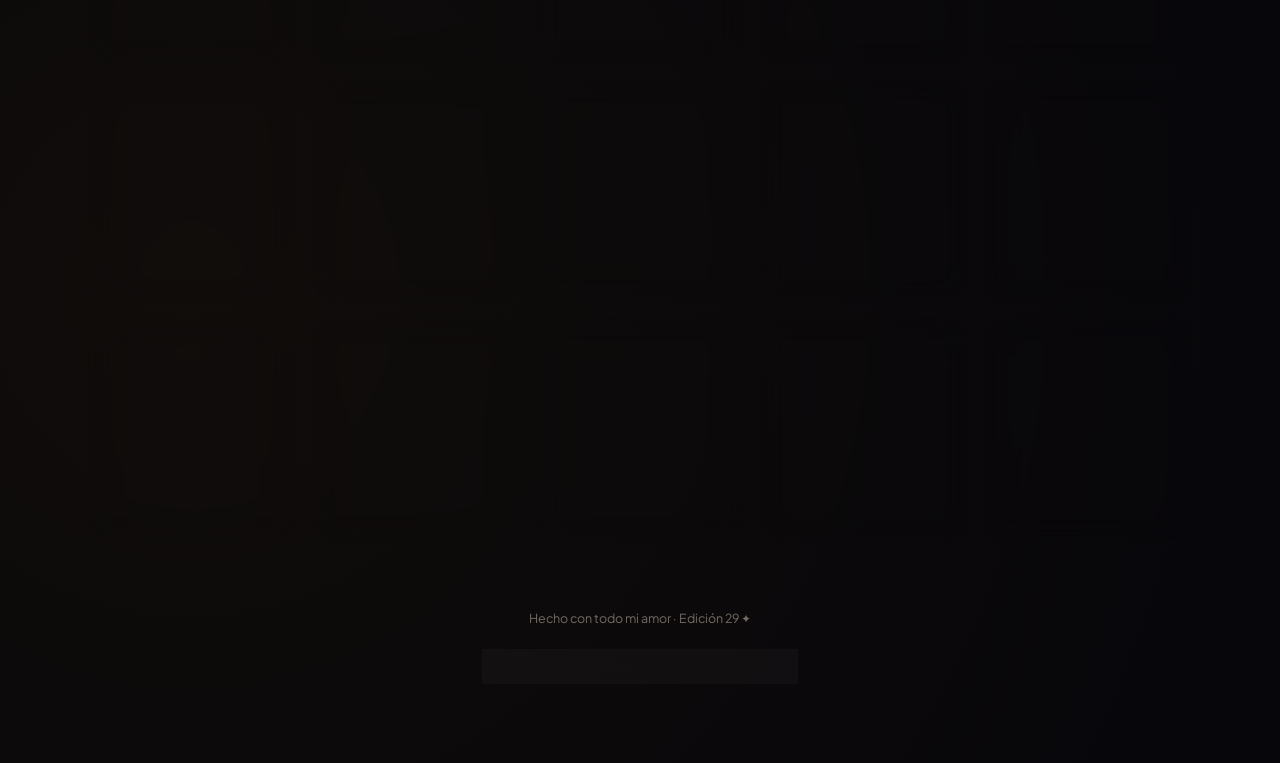
==== commit 411513e3: "feat: renovar pantalla de bienvenida con dedicatoria intima para Camila y redaccion de certeza absol" ====
--- a/index.html
+++ b/index.html
@@ -30,13 +30,14 @@
     <div class="curtain-crest">
       <span class="gold-text">29</span>
     </div>
-    <p class="curtain-eyebrow" id="curtain-her-name">Para Amor Mío</p>
-    <h1 class="curtain-title gold-text">Tu Viaje Comienza Aquí</h1>
+    <p class="curtain-eyebrow" id="curtain-her-name">✦ PARA CAMILA, EL AMOR DE MI VIDA ✦</p>
+    <h1 class="curtain-title gold-text">Bienvenida a Tu Universo Privado</h1>
     <p class="curtain-sub">
-      Treinta cápsulas selladas con oro, recuerdos y secretos. Ninguna se abrirá antes de tiempo… solo cuando llegue tu momento, mi princesa.
+      Treinta días pensados única y exclusivamente para hacerte sonreír antes de tus 29.<br />
+      Un rincón secreto donde cada medianoche se iluminará un nuevo recuerdo, una sorpresa y una certeza más de que quiero una vida entera a tu lado.
     </p>
     <button type="button" class="btn btn-gold btn-lg" id="enter-universe-btn">
-      Entrar a mi Universo ✨
+      Entrar a Tu Universo ✨
     </button>
   </section>
 
@@ -110,6 +111,7 @@
       <button type="button" class="filter-pill" data-filter="ready">Listos para Abrir ✨</button>
       <button type="button" class="filter-pill" data-filter="opened">Descubiertos</button>
       <button type="button" class="filter-pill" data-filter="favorites">Favoritos ❤️</button>
+      <button type="button" class="filter-pill" id="quick-reseal-all-btn" style="margin-left:auto;border-color:rgba(212,175,55,0.45);color:var(--gold-light);background:rgba(212,175,55,0.1);font-weight:600;" title="Volver a sellar todos los capítulos para probar desde cero">🔄 Sellar Todo (Pruebas)</button>
     </nav>
 
     <section class="capsule-grid" id="capsule-grid" aria-live="polite"></section>
--- a/css/app.css
+++ b/css/app.css
@@ -69,9 +69,10 @@
 }
 
 .curtain-sub {
-  max-width: 440px;
+  max-width: 540px;
   color: var(--text-muted);
-  font-size: 0.98rem;
+  font-size: 1.02rem;
+  line-height: 1.65;
   margin-bottom: 34px;
 }
 
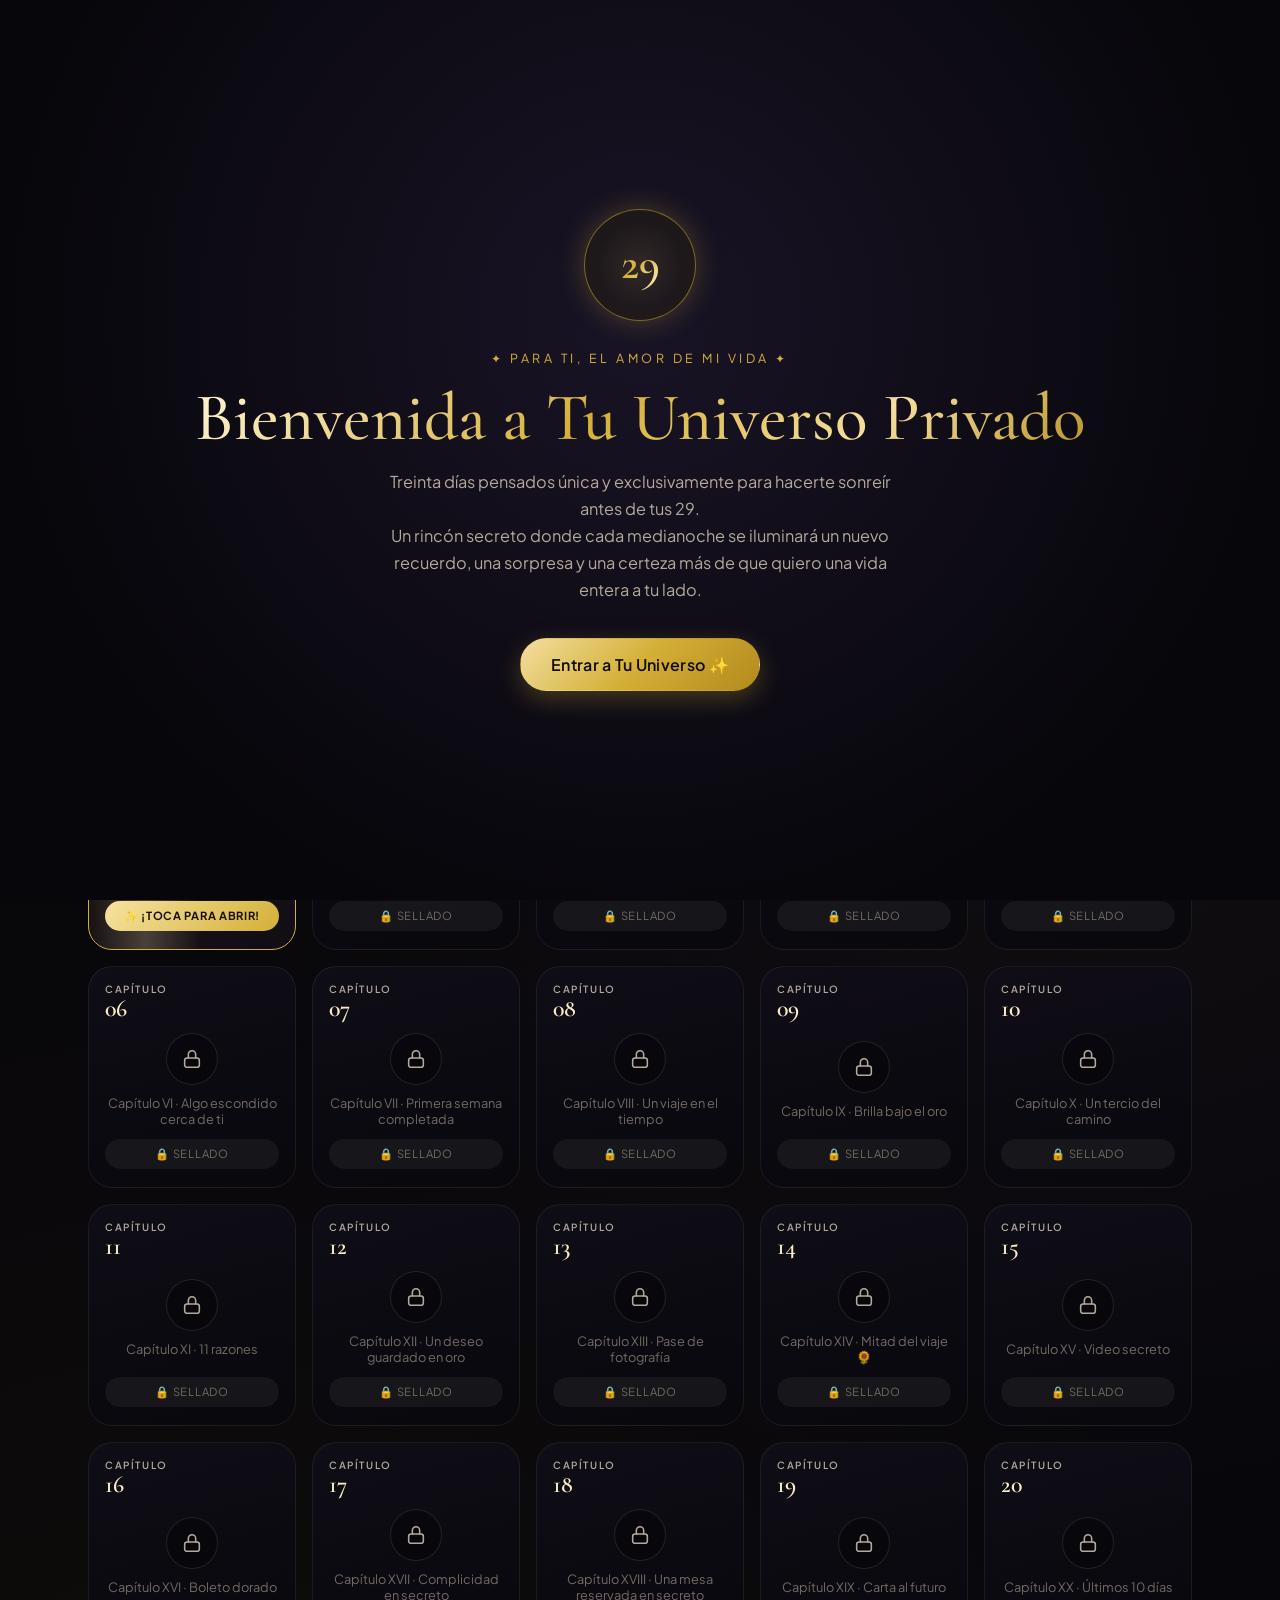
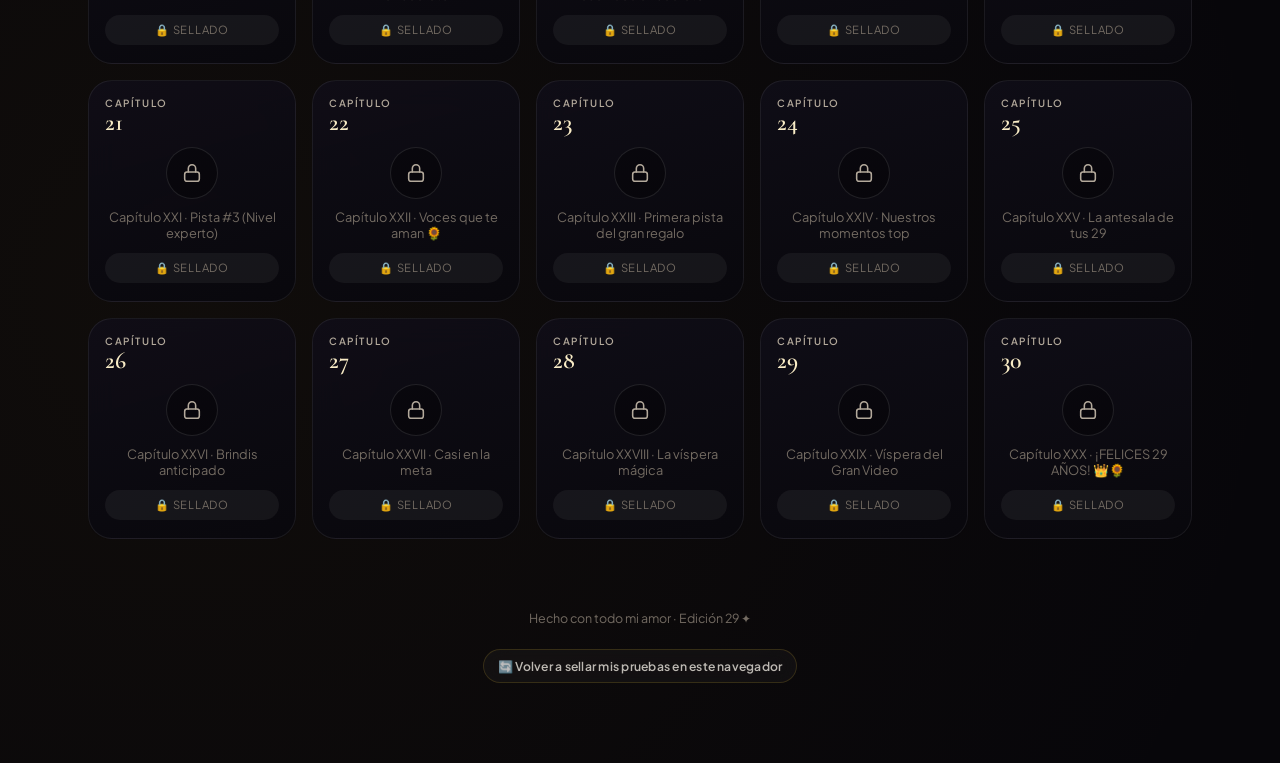
==== commit 94e69fbe: "fix: remover por completo nombre real, reemplazar por dedicatorias intimas y anonimas" ====
--- a/index.html
+++ b/index.html
@@ -30,7 +30,7 @@
     <div class="curtain-crest">
       <span class="gold-text">29</span>
     </div>
-    <p class="curtain-eyebrow" id="curtain-her-name">✦ PARA CAMILA, EL AMOR DE MI VIDA ✦</p>
+    <p class="curtain-eyebrow" id="curtain-her-name">✦ PARA TI, EL AMOR DE MI VIDA ✦</p>
     <h1 class="curtain-title gold-text">Bienvenida a Tu Universo Privado</h1>
     <p class="curtain-sub">
       Treinta días pensados única y exclusivamente para hacerte sonreír antes de tus 29.<br />
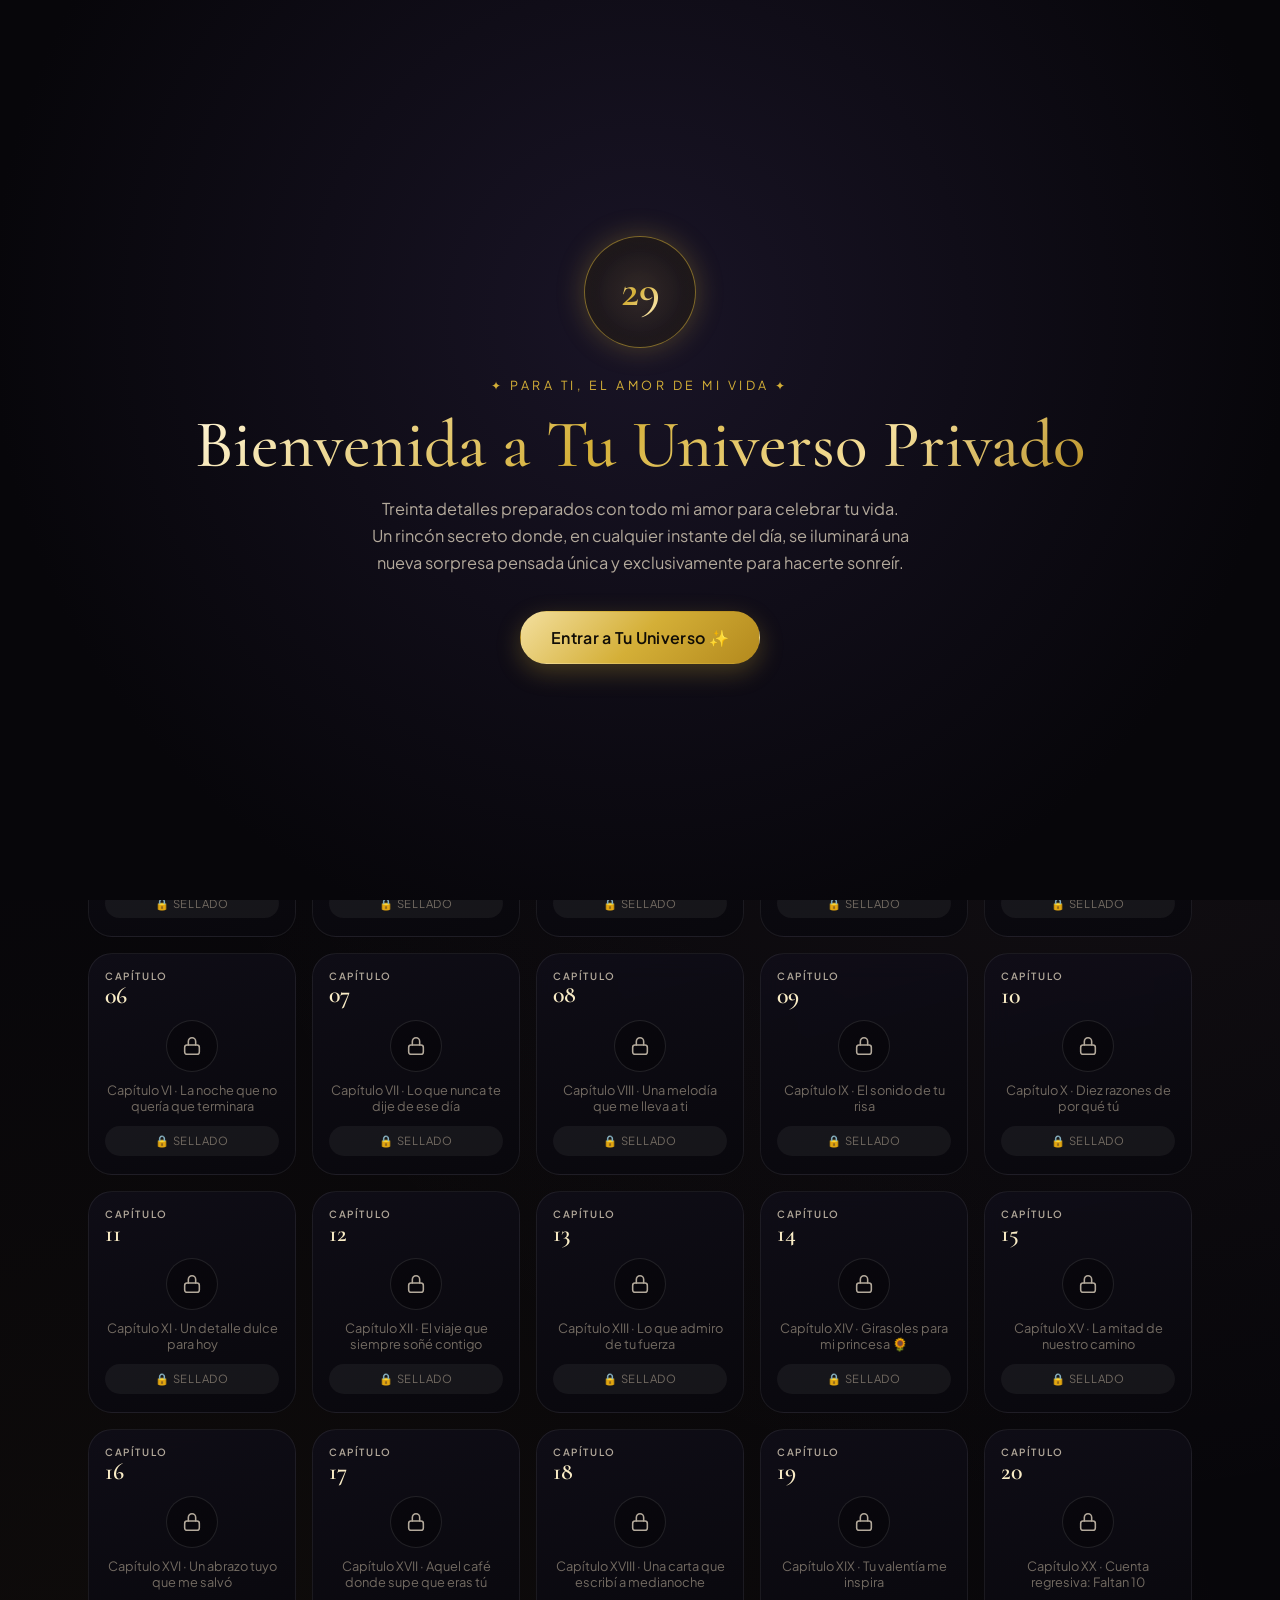
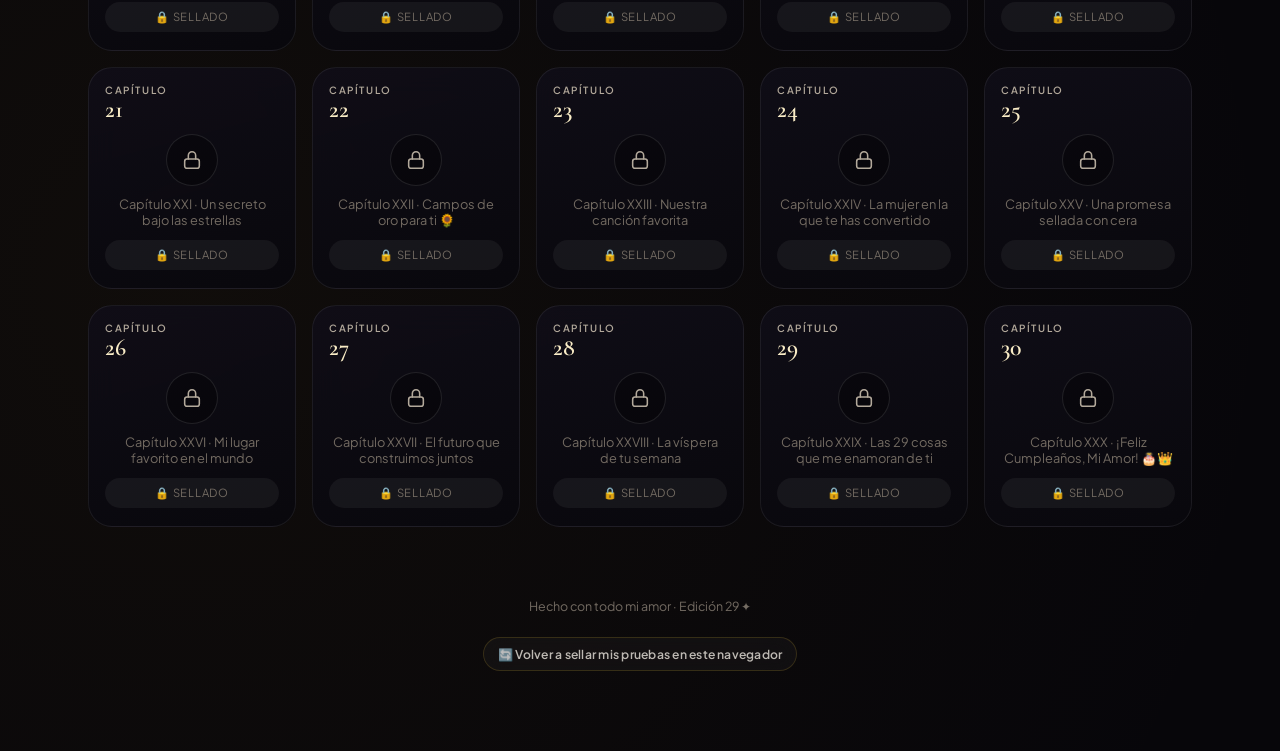
==== commit 64c4bfb9: "feat: El Mes de tus 29, sellar todo desde cero, vista previa de creador y cero nombres reales" ====
--- a/index.html
+++ b/index.html
@@ -6,7 +6,7 @@
   <meta name="theme-color" content="#07060a" />
   <meta name="apple-mobile-web-app-capable" content="yes" />
   <meta name="apple-mobile-web-app-status-bar-style" content="black-translucent" />
-  <title>Rumbo a tus 29 · Tu Universo</title>
+  <title>El Mes de tus 29 · Tu Universo</title>
 
   <link rel="icon" type="image/svg+xml" href="./assets/icon.svg" />
   <link rel="apple-touch-icon" href="./assets/icon.svg" />
@@ -33,8 +33,8 @@
     <p class="curtain-eyebrow" id="curtain-her-name">✦ PARA TI, EL AMOR DE MI VIDA ✦</p>
     <h1 class="curtain-title gold-text">Bienvenida a Tu Universo Privado</h1>
     <p class="curtain-sub">
-      Treinta días pensados única y exclusivamente para hacerte sonreír antes de tus 29.<br />
-      Un rincón secreto donde cada medianoche se iluminará un nuevo recuerdo, una sorpresa y una certeza más de que quiero una vida entera a tu lado.
+      Treinta detalles preparados con todo mi amor para celebrar tu vida.<br />
+      Un rincón secreto donde, en cualquier instante del día, se iluminará una nueva sorpresa pensada única y exclusivamente para hacerte sonreír.
     </p>
     <button type="button" class="btn btn-gold btn-lg" id="enter-universe-btn">
       Entrar a Tu Universo ✨
@@ -46,7 +46,7 @@
     <header class="top-bar">
       <div class="brand-mini">
         <div class="brand-monogram">29</div>
-        <span class="brand-label" id="brand-title-mini">Rumbo a tus 29</span>
+        <span class="brand-label" id="brand-title-mini">El Mes de tus 29</span>
       </div>
       <div class="top-actions">
         <button type="button" class="music-pill" id="music-toggle-btn">
@@ -58,10 +58,10 @@
 
     <section class="hero">
       <div class="hero-kicker" id="countdown-kicker">Cuenta regresiva hacia tus 29</div>
-      <h1 class="hero-title gold-text" id="hero-title">Rumbo a tus 29</h1>
-      <p class="hero-script" id="hero-her-name">Para ti, Amor Mío</p>
+      <h1 class="hero-title gold-text" id="hero-title">El Mes de tus 29</h1>
+      <p class="hero-script" id="hero-her-name">Para ti, el amor de mi vida</p>
       <p class="hero-subtitle" id="hero-subtitle">
-        Treinta días para recordarte por qué eres mi princesa y lo más hermoso de mi vida.
+        Treinta detalles pensados única y exclusivamente para hacerte sonreír y recordarte lo especial que eres para mí.
       </p>
 
       <div class="countdown-box" aria-label="Cuenta regresiva">
@@ -85,7 +85,7 @@
 
       <div class="progress-wrap">
         <div class="progress-meta">
-          <span>Progreso del viaje</span>
+          <span>Progreso de tus sorpresas</span>
           <span id="progress-label">0 de 30 descubiertos</span>
         </div>
         <div class="progress-track">
@@ -97,7 +97,7 @@
       <div class="finale-banner hidden" id="finale-banner">
         <div>
           <span class="modal-day-tag">🎬 Estreno Exclusivo</span>
-          <h2 class="gold-text" id="finale-banner-title">Nuestro Viaje Hacia tus 29</h2>
+          <h2 class="gold-text" id="finale-banner-title">Nuestro Gran Final · 29 Años</h2>
           <p>Nuestra película privada con todos los recuerdos de estos 30 días.</p>
         </div>
         <button type="button" class="btn btn-gold" id="open-cinema-btn">
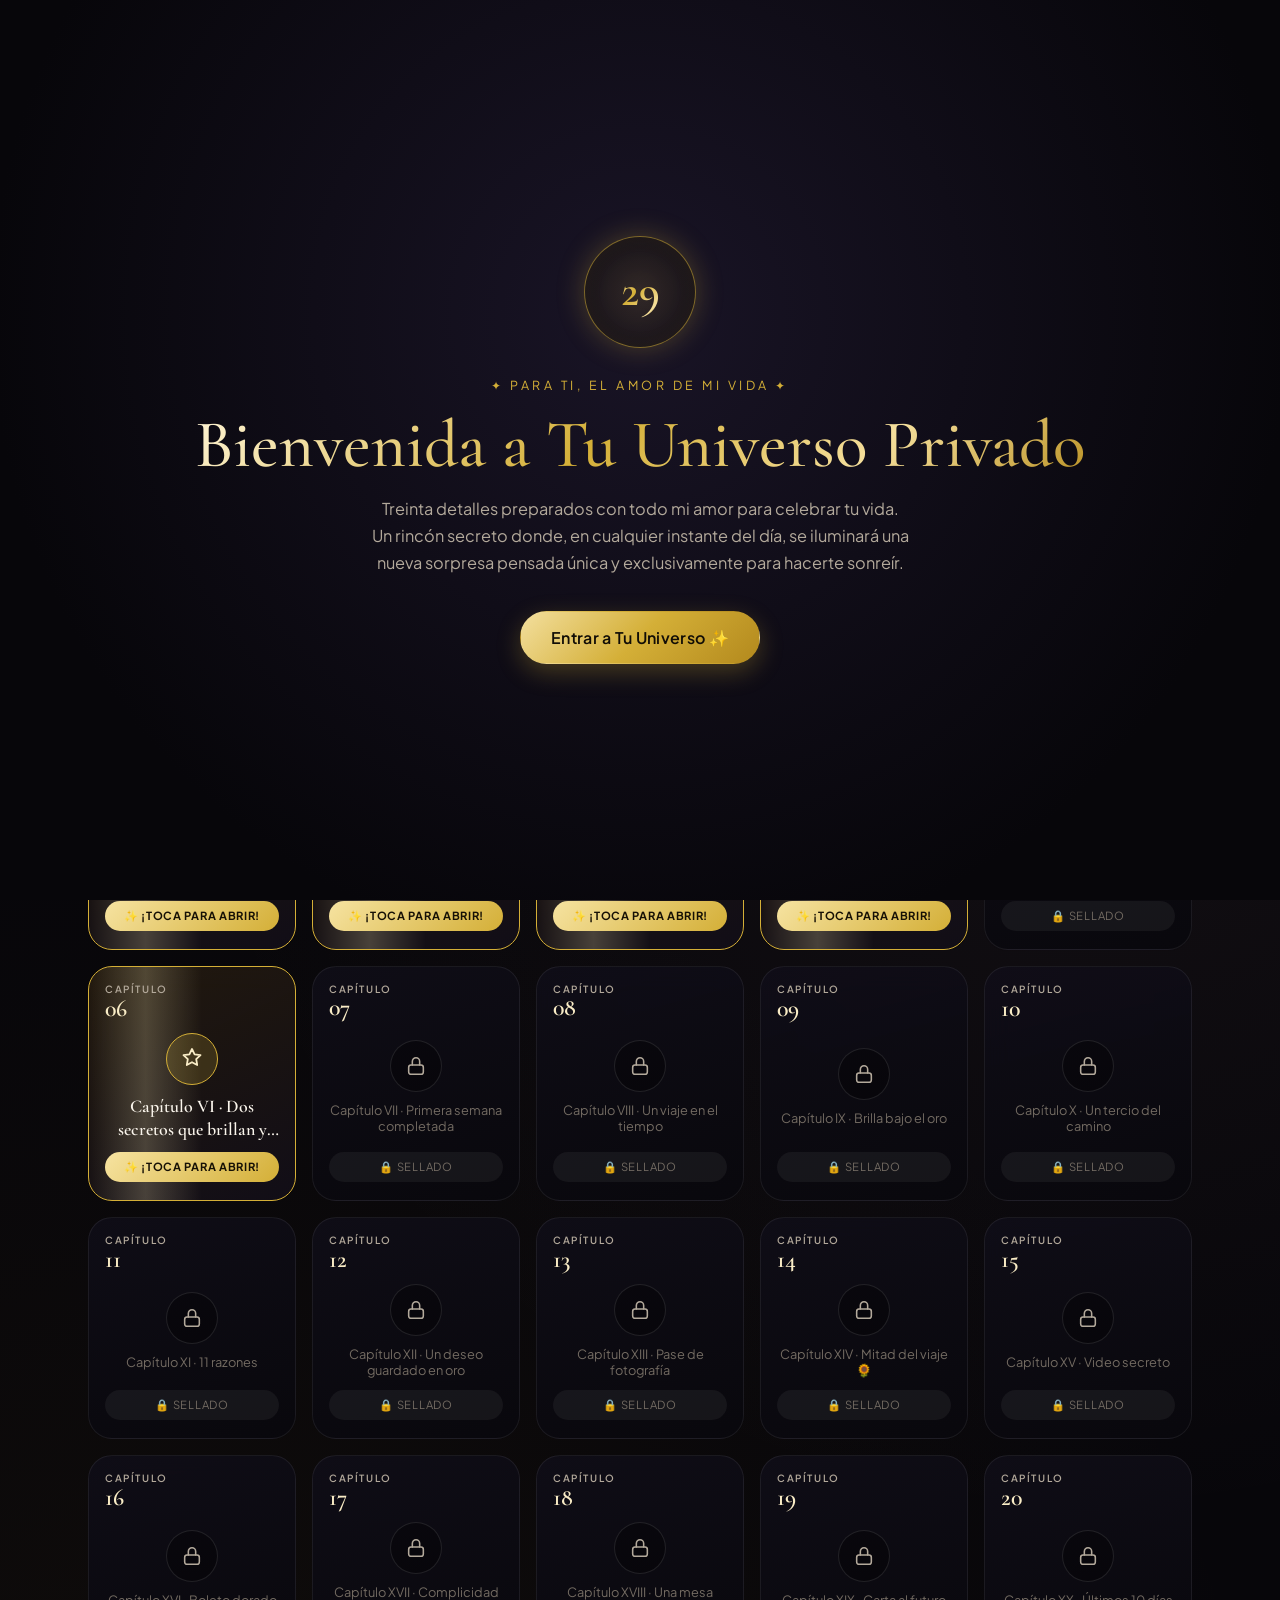
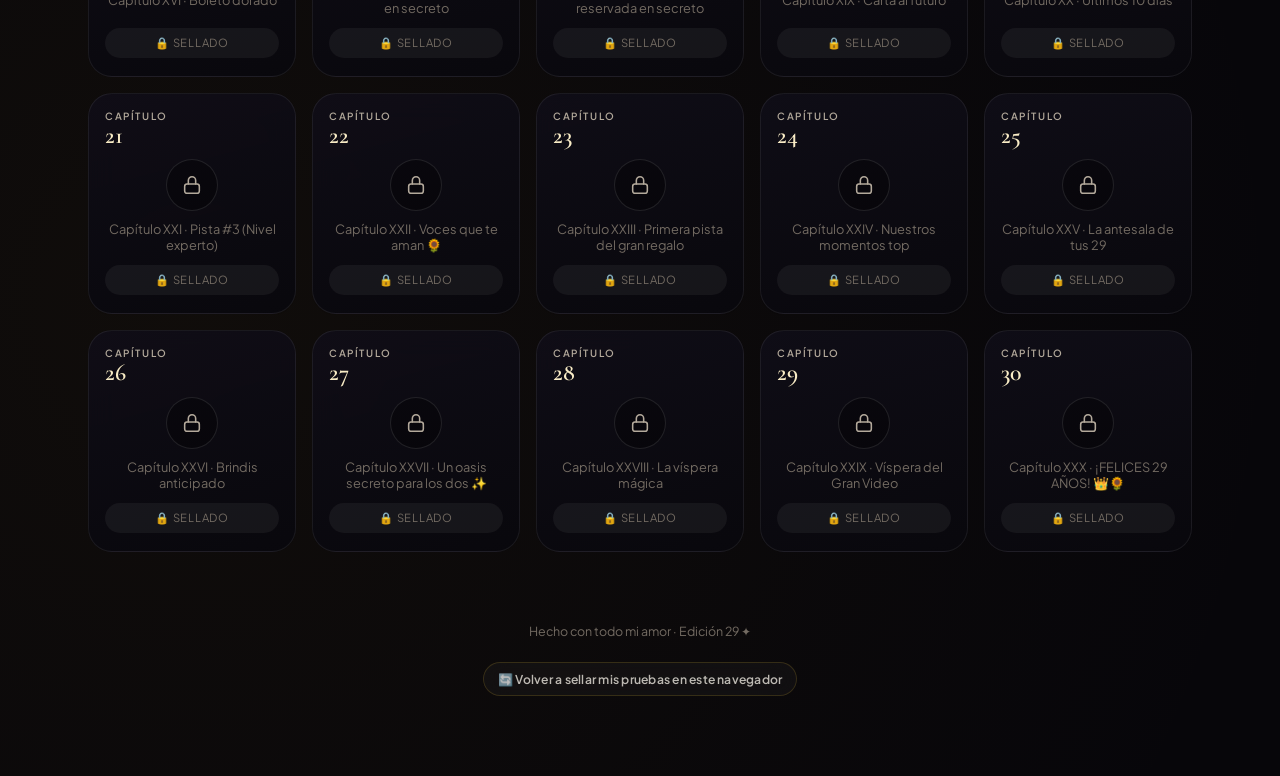
==== commit 4e634a7f: "fix: asegurar que todos los enlaces, QR y alertas apunten a la nube 24/7 de GitHub Pages y nunca a l" ====
--- a/index.html
+++ b/index.html
@@ -126,7 +126,7 @@
     </footer>
   </main>
 
-  <script type="module" src="./js/app.js"></script>
+  <script type="module" src="./js/app.js?v=20261119j"></script>
 </body>
 </html>
 
--- a/css/theme.css
+++ b/css/theme.css
@@ -27,9 +27,9 @@
   --shadow-luxury: 0 20px 60px rgba(0, 0, 0, 0.65), 0 0 40px rgba(212, 175, 55, 0.06);
   --shadow-gold-glow: 0 0 28px rgba(212, 175, 55, 0.28), inset 0 0 18px rgba(212, 175, 55, 0.08);
 
-  --font-display: 'Cormorant Garamond', Georgia, 'Times New Roman', serif;
-  --font-script: 'Great Vibes', 'Brush Script MT', cursive;
-  --font-sans: 'Plus Jakarta Sans', -apple-system, BlinkMacSystemFont, 'Segoe UI', Roboto, sans-serif;
+  --font-display: 'Cormorant Garamond', Georgia, 'Times New Roman', 'Segoe UI Emoji', 'Apple Color Emoji', 'Noto Color Emoji', serif;
+  --font-script: 'Great Vibes', 'Brush Script MT', 'Segoe UI Emoji', 'Apple Color Emoji', cursive;
+  --font-sans: 'Plus Jakarta Sans', -apple-system, BlinkMacSystemFont, 'Segoe UI', Roboto, 'Segoe UI Emoji', 'Apple Color Emoji', 'Noto Color Emoji', sans-serif;
 
   --radius-sm: 10px;
   --radius-md: 16px;
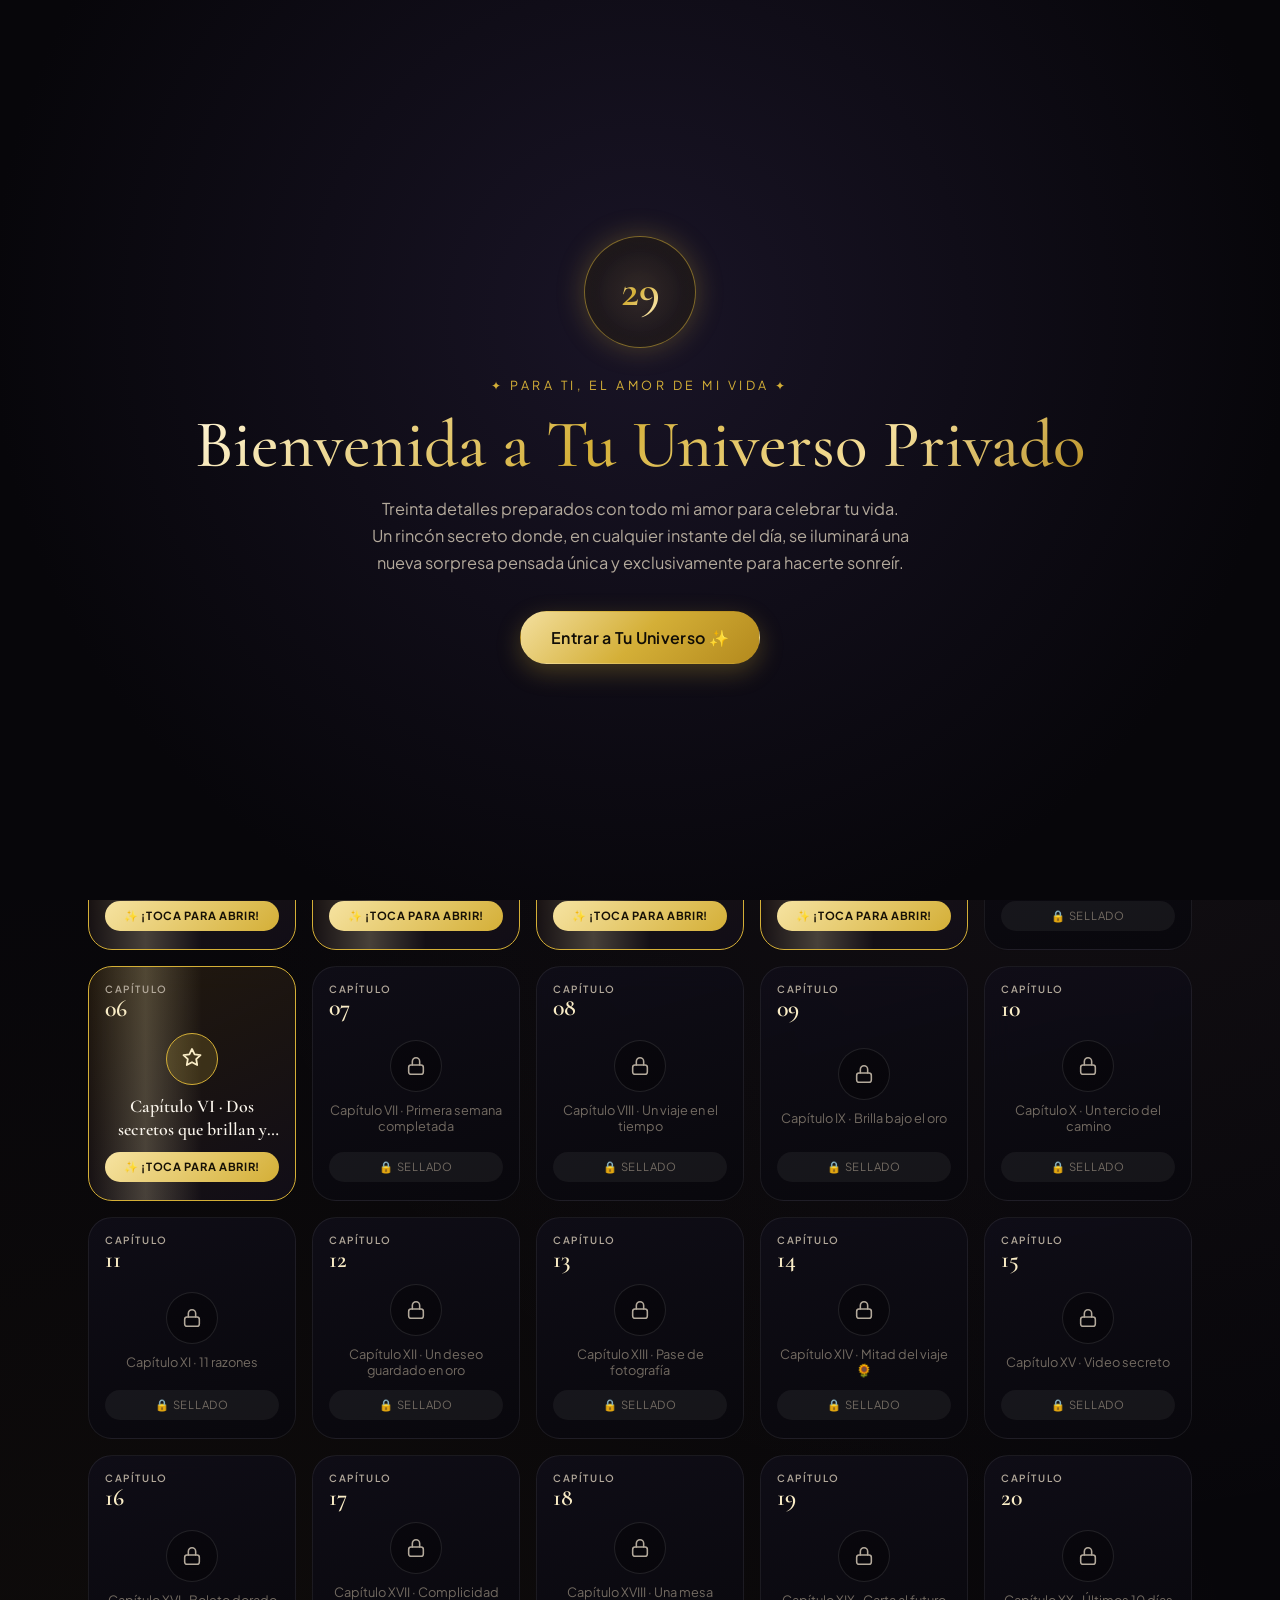
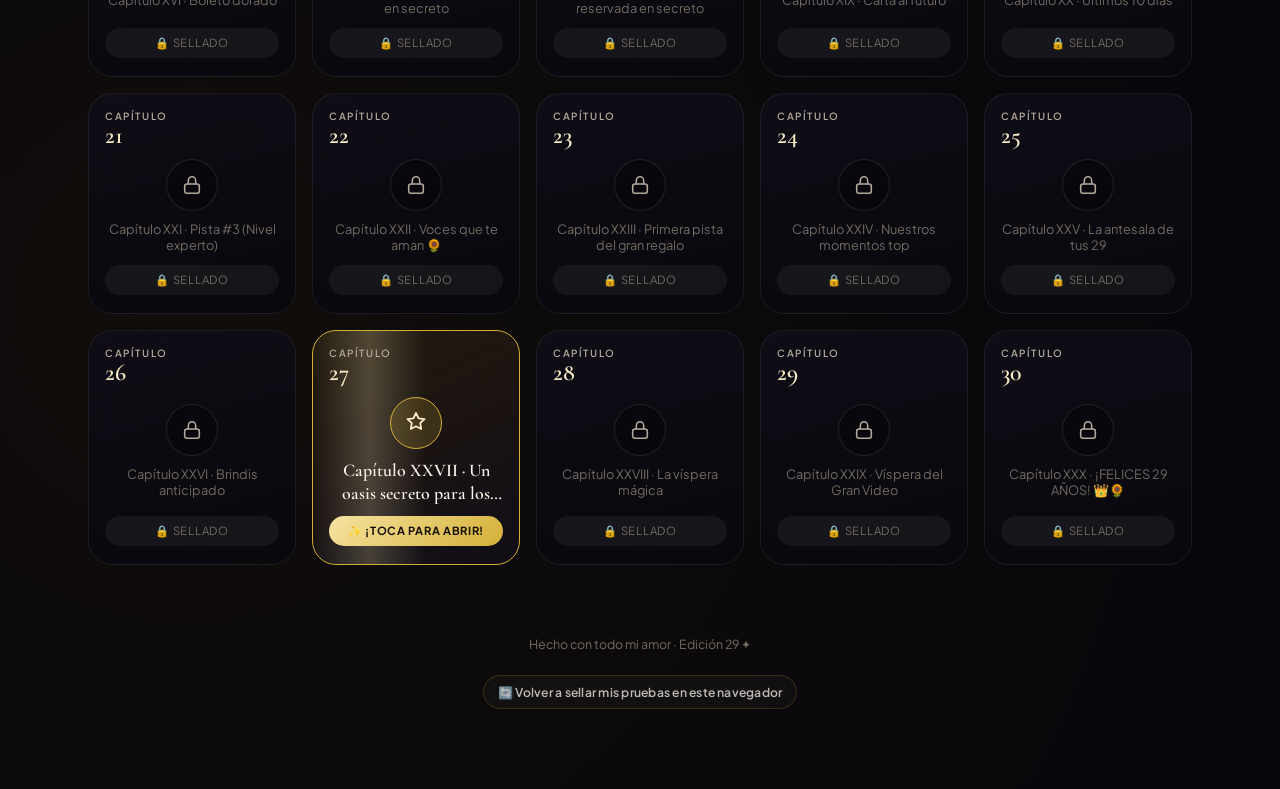
==== commit 220554cb: "feat: habilitar sincronizacion instantanea en tiempo real (BroadcastChannel 0ms y polling raw 2.5s)" ====
--- a/index.html
+++ b/index.html
@@ -126,7 +126,7 @@
     </footer>
   </main>
 
-  <script type="module" src="./js/app.js?v=20261119j"></script>
+  <script type="module" src="./js/app.js?v=20261119L"></script>
 </body>
 </html>
 
